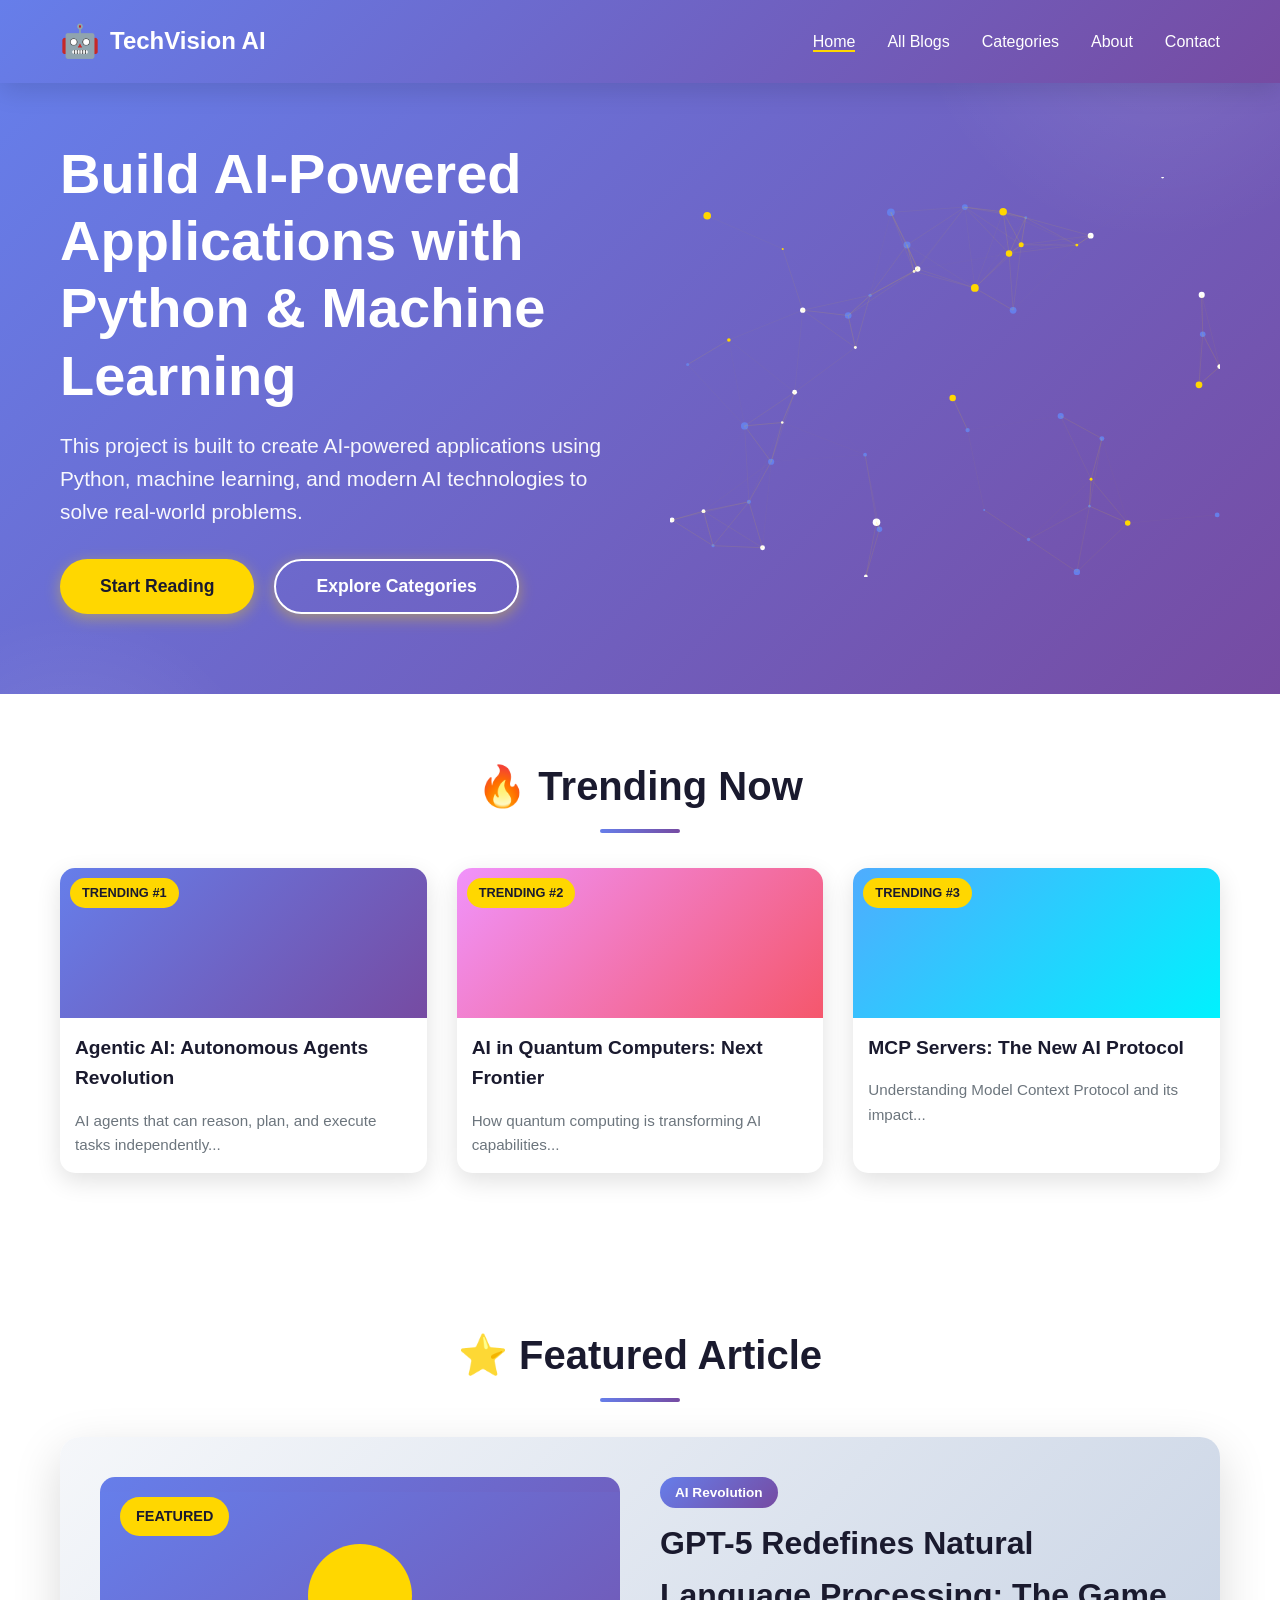
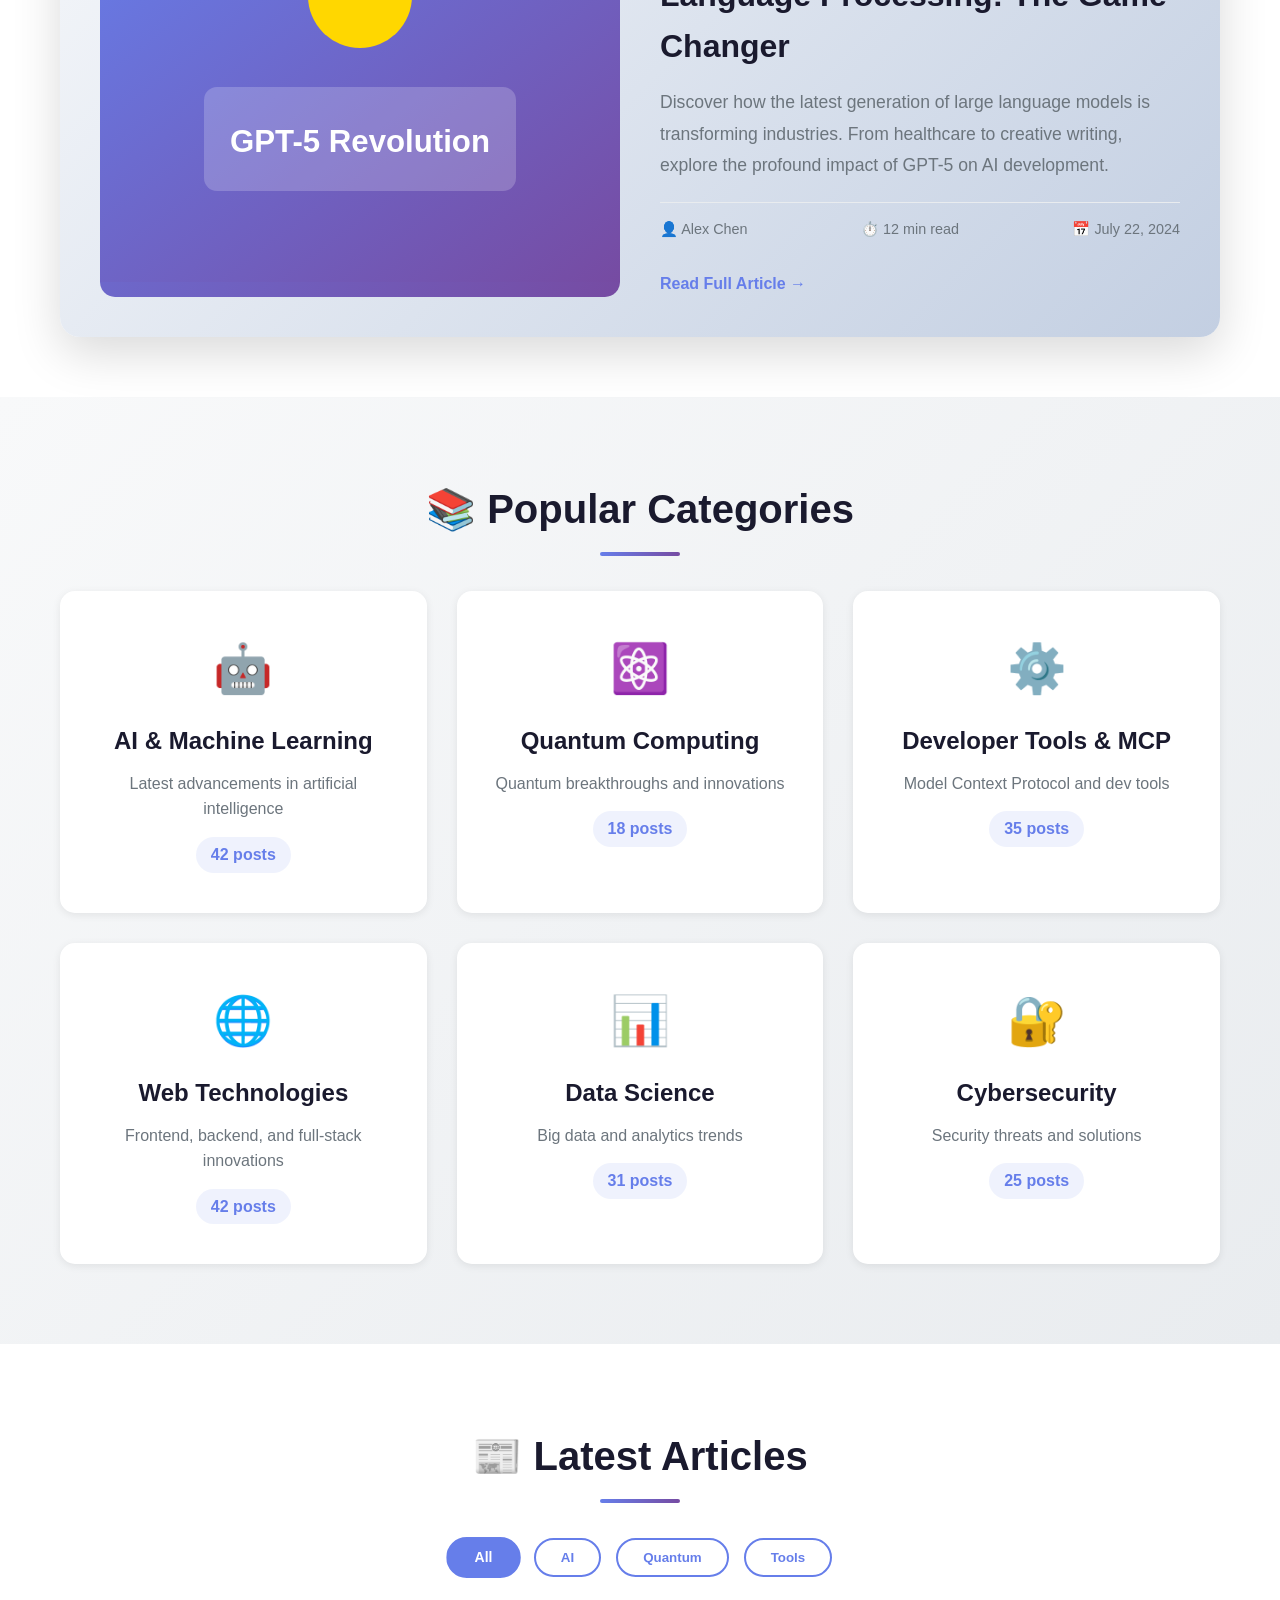
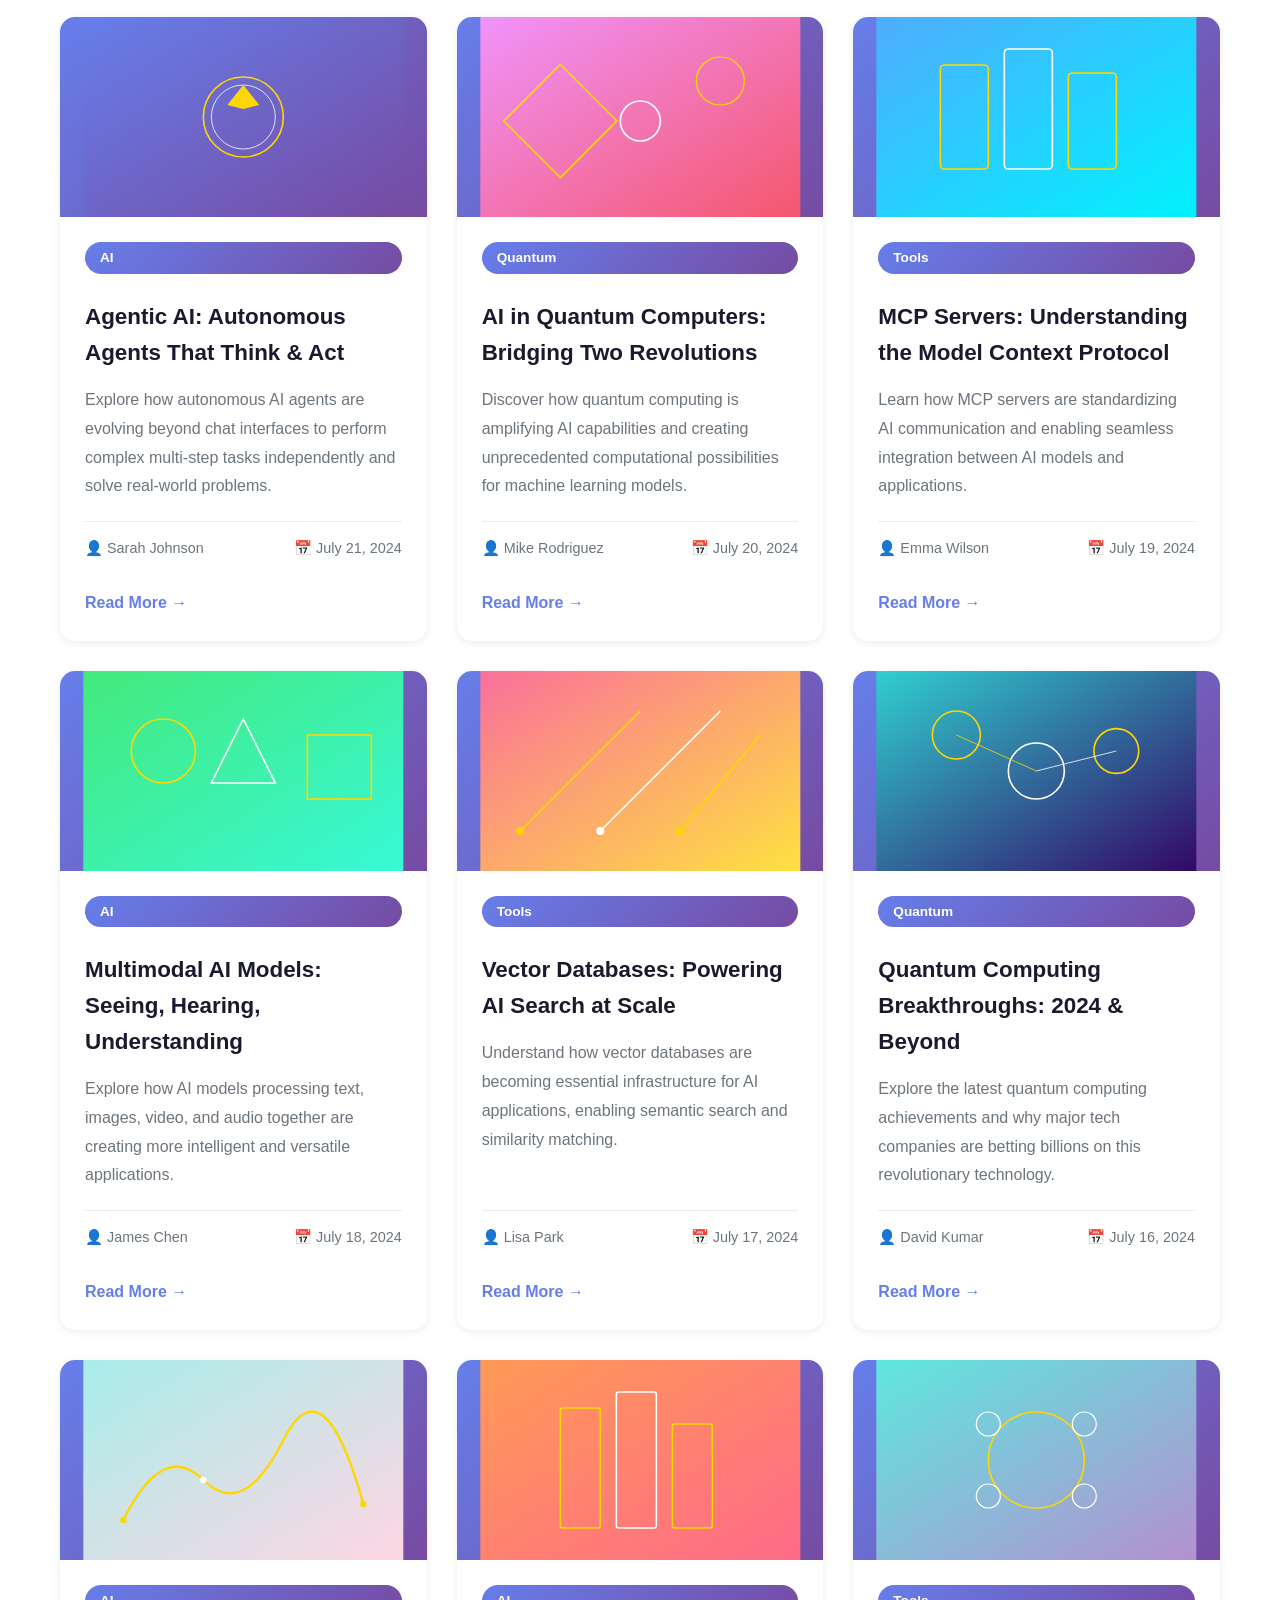
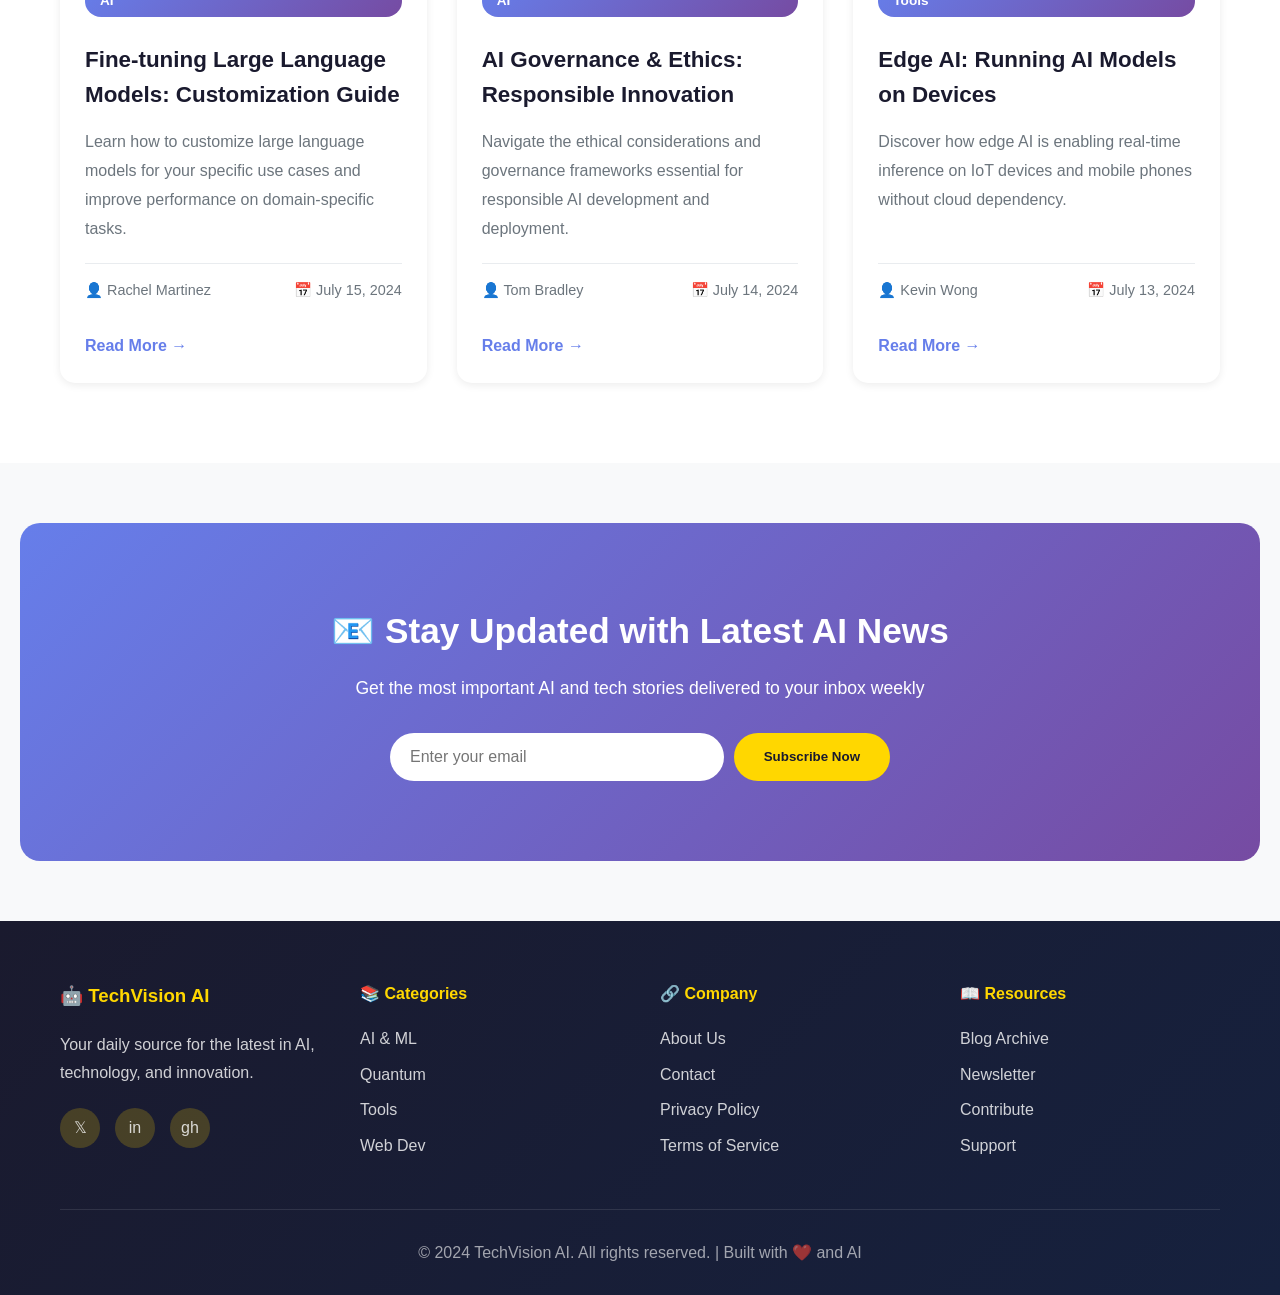
==== Index.html @ 79864bf6 "updated project" ====
<!DOCTYPE html>
<html lang="en">
<head>
    <meta charset="UTF-8">
    <meta name="viewport" content="width=device-width, initial-scale=1.0">
    <title>TechVision AI - Latest AI & Technology Blog</title>
    <link rel="stylesheet" href="Style.css">
</head>
<body>
    <!-- Navigation Bar -->
    <nav class="navbar">
        <div class="nav-container">
            <div class="logo">
                <span class="logo-icon">🤖</span>
                <span class="logo-text">TechVision AI</span>
            </div>
            <ul class="nav-menu">
                <li><a href="Index.html" class="nav-link active">Home</a></li>
                <li><a href="blogs.html" class="nav-link">All Blogs</a></li>
                <li><a href="categories.html" class="nav-link">Categories</a></li>
                <li><a href="about.html" class="nav-link">About</a></li>
                <li><a href="#contact" class="nav-link">Contact</a></li>
            </ul>
            <div class="hamburger">
                <span></span>
                <span></span>
                <span></span>
            </div>
        </div>
    </nav>

    <!-- Animated Background -->
    <div class="animated-bg">
        <div class="blob blob-1"></div>
        <div class="blob blob-2"></div>
        <div class="blob blob-3"></div>
    </div>

    <!-- Hero Section -->
    <header class="hero" id="home">
        <div class="hero-content">
            <div class="hero-text">
                <h1 class="hero-title">Build AI-Powered Applications with Python & Machine Learning</h1>
                <p class="hero-subtitle">This project is built to create AI-powered applications using Python, machine learning, and modern AI technologies to solve real-world problems.</p>
                <div class="cta-buttons">
                    <button class="cta-button primary">Start Reading</button>
                    <button class="cta-button secondary">Explore Categories</button>
                </div>
            </div>
            <div class="hero-animation">
                <canvas id="heroCanvas"></canvas>
            </div>
        </div>
    </header>

    <!-- Trending Section -->
    <section class="trending-section">
        <div class="container">
            <h2 class="section-title">🔥 Trending Now</h2>
            <div class="trending-slider">
                <div class="trending-card" data-blog="agentic-ai">
                    <div class="trending-image" style="background: linear-gradient(135deg, #667eea 0%, #764ba2 100%);">
                        <span class="trending-badge">TRENDING #1</span>
                    </div>
                    <h3>Agentic AI: Autonomous Agents Revolution</h3>
                    <p>AI agents that can reason, plan, and execute tasks independently...</p>
                </div>
                <div class="trending-card" data-blog="quantum-ai">
                    <div class="trending-image" style="background: linear-gradient(135deg, #f093fb 0%, #f5576c 100%);">
                        <span class="trending-badge">TRENDING #2</span>
                    </div>
                    <h3>AI in Quantum Computers: Next Frontier</h3>
                    <p>How quantum computing is transforming AI capabilities...</p>
                </div>
                <div class="trending-card" data-blog="mcp-servers">
                    <div class="trending-image" style="background: linear-gradient(135deg, #4facfe 0%, #00f2fe 100%);">
                        <span class="trending-badge">TRENDING #3</span>
                    </div>
                    <h3>MCP Servers: The New AI Protocol</h3>
                    <p>Understanding Model Context Protocol and its impact...</p>
                </div>
            </div>
        </div>
    </section>

    <!-- Featured Blog Section -->
    <section class="featured-section">
        <div class="container">
            <h2 class="section-title">⭐ Featured Article</h2>
            <article class="featured-blog">
                <div class="featured-image">
                    <svg viewBox="0 0 400 300" xmlns="http://www.w3.org/2000/svg">
                        <defs>
                            <linearGradient id="grad1" x1="0%" y1="0%" x2="100%" y2="100%">
                                <stop offset="0%" style="stop-color:#667eea;stop-opacity:1" />
                                <stop offset="100%" style="stop-color:#764ba2;stop-opacity:1" />
                            </linearGradient>
                        </defs>
                        <rect width="400" height="300" fill="url(#grad1)"/>
                        <circle cx="200" cy="80" r="40" fill="#ffd700"/>
                        <rect x="80" y="150" width="240" height="80" fill="#ffffff" opacity="0.2" rx="10"/>
                        <text x="200" y="200" text-anchor="middle" fill="#ffffff" font-size="24" font-weight="bold">GPT-5 Revolution</text>
                    </svg>
                    <span class="featured-badge">FEATURED</span>
                </div>
                <div class="featured-content">
                    <span class="category-tag">AI Revolution</span>
                    <h3>GPT-5 Redefines Natural Language Processing: The Game Changer</h3>
                    <p>Discover how the latest generation of large language models is transforming industries. From healthcare to creative writing, explore the profound impact of GPT-5 on AI development.</p>
                    <div class="blog-meta">
                        <span class="author">👤 Alex Chen</span>
                        <span class="read-time">⏱️ 12 min read</span>
                        <span class="date">📅 July 22, 2024</span>
                    </div>
                    <a href="blog-detail.html?id=featured-gpt5" class="read-more">Read Full Article →</a>
                </div>
            </article>
        </div>
    </section>

    <!-- Categories Section -->
    <section class="categories" id="categories">
        <div class="container">
            <h2 class="section-title">📚 Popular Categories</h2>
            <div class="category-grid">
                <div class="category-card" data-category="ai-ml">
                    <div class="category-icon">🤖</div>
                    <h3>AI & Machine Learning</h3>
                    <p>Latest advancements in artificial intelligence</p>
                    <span class="count">42 posts</span>
                </div>
                <div class="category-card" data-category="quantum">
                    <div class="category-icon">⚛️</div>
                    <h3>Quantum Computing</h3>
                    <p>Quantum breakthroughs and innovations</p>
                    <span class="count">18 posts</span>
                </div>
                <div class="category-card" data-category="dev-tools">
                    <div class="category-icon">⚙️</div>
                    <h3>Developer Tools & MCP</h3>
                    <p>Model Context Protocol and dev tools</p>
                    <span class="count">35 posts</span>
                </div>
                <div class="category-card" data-category="web-tech">
                    <div class="category-icon">🌐</div>
                    <h3>Web Technologies</h3>
                    <p>Frontend, backend, and full-stack innovations</p>
                    <span class="count">42 posts</span>
                </div>
                <div class="category-card" data-category="data-science">
                    <div class="category-icon">📊</div>
                    <h3>Data Science</h3>
                    <p>Big data and analytics trends</p>
                    <span class="count">31 posts</span>
                </div>
                <div class="category-card" data-category="security">
                    <div class="category-icon">🔐</div>
                    <h3>Cybersecurity</h3>
                    <p>Security threats and solutions</p>
                    <span class="count">25 posts</span>
                </div>
            </div>
        </div>
    </section>

    <!-- Latest Blog Posts Section -->
    <section class="blogs" id="blogs">
        <div class="container">
            <h2 class="section-title">📰 Latest Articles</h2>
            <div class="filter-buttons">
                <button class="filter-btn active" data-filter="all">All</button>
                <button class="filter-btn" data-filter="ai">AI</button>
                <button class="filter-btn" data-filter="quantum">Quantum</button>
                <button class="filter-btn" data-filter="tools">Tools</button>
            </div>
            <div class="blog-grid">
                <!-- Blog 1: Agentic AI -->
                <article class="blog-card" data-category="ai">
                    <div class="blog-image-container">
                        <svg class="blog-image" viewBox="0 0 400 250" xmlns="http://www.w3.org/2000/svg">
                            <defs>
                                <linearGradient id="bg1" x1="0%" y1="0%" x2="100%" y2="100%">
                                    <stop offset="0%" style="stop-color:#667eea;stop-opacity:1" />
                                    <stop offset="100%" style="stop-color:#764ba2;stop-opacity:1" />
                                </linearGradient>
                            </defs>
                            <rect width="400" height="250" fill="url(#bg1)"/>
                            <circle cx="200" cy="125" r="50" fill="none" stroke="#ffd700" stroke-width="2"/>
                            <circle cx="200" cy="125" r="40" fill="none" stroke="#ffffff" stroke-width="1"/>
                            <path d="M 200 85 L 220 110 L 200 115 L 180 110 Z" fill="#ffd700"/>
                        </svg>
                    </div>
                    <div class="blog-content">
                        <span class="category-tag">AI</span>
                        <h3>Agentic AI: Autonomous Agents That Think & Act</h3>
                        <p>Explore how autonomous AI agents are evolving beyond chat interfaces to perform complex multi-step tasks independently and solve real-world problems.</p>
                        <div class="blog-meta">
                            <span class="author">👤 Sarah Johnson</span>
                            <span class="date">📅 July 21, 2024</span>
                        </div>
                        <a href="blog-detail.html?id=agentic-ai" class="read-link">Read More →</a>
                    </div>
                </article>

                <!-- Blog 2: AI in Quantum Computers -->
                <article class="blog-card" data-category="quantum">
                    <div class="blog-image-container">
                        <svg class="blog-image" viewBox="0 0 400 250" xmlns="http://www.w3.org/2000/svg">
                            <defs>
                                <linearGradient id="bg2" x1="0%" y1="0%" x2="100%" y2="100%">
                                    <stop offset="0%" style="stop-color:#f093fb;stop-opacity:1" />
                                    <stop offset="100%" style="stop-color:#f5576c;stop-opacity:1" />
                                </linearGradient>
                            </defs>
                            <rect width="400" height="250" fill="url(#bg2)"/>
                            <rect x="50" y="80" width="100" height="100" fill="none" stroke="#ffd700" stroke-width="2" transform="rotate(45 100 130)"/>
                            <circle cx="200" cy="130" r="25" fill="none" stroke="#ffffff" stroke-width="2"/>
                            <circle cx="300" cy="80" r="30" fill="none" stroke="#ffd700" stroke-width="1.5"/>
                        </svg>
                    </div>
                    <div class="blog-content">
                        <span class="category-tag">Quantum</span>
                        <h3>AI in Quantum Computers: Bridging Two Revolutions</h3>
                        <p>Discover how quantum computing is amplifying AI capabilities and creating unprecedented computational possibilities for machine learning models.</p>
                        <div class="blog-meta">
                            <span class="author">👤 Mike Rodriguez</span>
                            <span class="date">📅 July 20, 2024</span>
                        </div>
                        <a href="blog-detail.html?id=quantum-ai" class="read-link">Read More →</a>
                    </div>
                </article>

                <!-- Blog 3: MCP Servers -->
                <article class="blog-card" data-category="tools">
                    <div class="blog-image-container">
                        <svg class="blog-image" viewBox="0 0 400 250" xmlns="http://www.w3.org/2000/svg">
                            <defs>
                                <linearGradient id="bg3" x1="0%" y1="0%" x2="100%" y2="100%">
                                    <stop offset="0%" style="stop-color:#4facfe;stop-opacity:1" />
                                    <stop offset="100%" style="stop-color:#00f2fe;stop-opacity:1" />
                                </linearGradient>
                            </defs>
                            <rect width="400" height="250" fill="url(#bg3)"/>
                            <rect x="80" y="60" width="60" height="130" fill="none" stroke="#ffd700" stroke-width="2" rx="5"/>
                            <rect x="160" y="40" width="60" height="150" fill="none" stroke="#ffffff" stroke-width="2" rx="5"/>
                            <rect x="240" y="70" width="60" height="120" fill="none" stroke="#ffd700" stroke-width="2" rx="5"/>
                        </svg>
                    </div>
                    <div class="blog-content">
                        <span class="category-tag">Tools</span>
                        <h3>MCP Servers: Understanding the Model Context Protocol</h3>
                        <p>Learn how MCP servers are standardizing AI communication and enabling seamless integration between AI models and applications.</p>
                        <div class="blog-meta">
                            <span class="author">👤 Emma Wilson</span>
                            <span class="date">📅 July 19, 2024</span>
                        </div>
                        <a href="blog-detail.html?id=mcp-servers" class="read-link">Read More →</a>
                    </div>
                </article>

                <!-- Blog 4: Multimodal AI -->
                <article class="blog-card" data-category="ai">
                    <div class="blog-image-container">
                        <svg class="blog-image" viewBox="0 0 400 250" xmlns="http://www.w3.org/2000/svg">
                            <defs>
                                <linearGradient id="bg4" x1="0%" y1="0%" x2="100%" y2="100%">
                                    <stop offset="0%" style="stop-color:#43e97b;stop-opacity:1" />
                                    <stop offset="100%" style="stop-color:#38f9d7;stop-opacity:1" />
                                </linearGradient>
                            </defs>
                            <rect width="400" height="250" fill="url(#bg4)"/>
                            <circle cx="100" cy="100" r="40" fill="none" stroke="#ffd700" stroke-width="2"/>
                            <polygon points="200,60 240,140 160,140" fill="none" stroke="#ffffff" stroke-width="2"/>
                            <rect x="280" y="80" width="80" height="80" fill="none" stroke="#ffd700" stroke-width="2"/>
                        </svg>
                    </div>
                    <div class="blog-content">
                        <span class="category-tag">AI</span>
                        <h3>Multimodal AI Models: Seeing, Hearing, Understanding</h3>
                        <p>Explore how AI models processing text, images, video, and audio together are creating more intelligent and versatile applications.</p>
                        <div class="blog-meta">
                            <span class="author">👤 James Chen</span>
                            <span class="date">📅 July 18, 2024</span>
                        </div>
                        <a href="blog-detail.html?id=multimodal-ai" class="read-link">Read More →</a>
                    </div>
                </article>

                <!-- Blog 5: Vector Databases -->
                <article class="blog-card" data-category="tools">
                    <div class="blog-image-container">
                        <svg class="blog-image" viewBox="0 0 400 250" xmlns="http://www.w3.org/2000/svg">
                            <defs>
                                <linearGradient id="bg5" x1="0%" y1="0%" x2="100%" y2="100%">
                                    <stop offset="0%" style="stop-color:#fa709a;stop-opacity:1" />
                                    <stop offset="100%" style="stop-color:#fee140;stop-opacity:1" />
                                </linearGradient>
                            </defs>
                            <rect width="400" height="250" fill="url(#bg5)"/>
                            <line x1="50" y1="200" x2="200" y2="50" stroke="#ffd700" stroke-width="2"/>
                            <line x1="150" y1="200" x2="300" y2="50" stroke="#ffffff" stroke-width="2"/>
                            <line x1="250" y1="200" x2="350" y2="80" stroke="#ffd700" stroke-width="2"/>
                            <circle cx="50" cy="200" r="5" fill="#ffd700"/>
                            <circle cx="150" cy="200" r="5" fill="#ffffff"/>
                            <circle cx="250" cy="200" r="5" fill="#ffd700"/>
                        </svg>
                    </div>
                    <div class="blog-content">
                        <span class="category-tag">Tools</span>
                        <h3>Vector Databases: Powering AI Search at Scale</h3>
                        <p>Understand how vector databases are becoming essential infrastructure for AI applications, enabling semantic search and similarity matching.</p>
                        <div class="blog-meta">
                            <span class="author">👤 Lisa Park</span>
                            <span class="date">📅 July 17, 2024</span>
                        </div>
                        <a href="blog-detail.html?id=vector-db" class="read-link">Read More →</a>
                    </div>
                </article>

                <!-- Blog 6: Quantum Computing Breakthroughs -->
                <article class="blog-card" data-category="quantum">
                    <div class="blog-image-container">
                        <svg class="blog-image" viewBox="0 0 400 250" xmlns="http://www.w3.org/2000/svg">
                            <defs>
                                <linearGradient id="bg6" x1="0%" y1="0%" x2="100%" y2="100%">
                                    <stop offset="0%" style="stop-color:#30cfd0;stop-opacity:1" />
                                    <stop offset="100%" style="stop-color:#330867;stop-opacity:1" />
                                </linearGradient>
                            </defs>
                            <rect width="400" height="250" fill="url(#bg6)"/>
                            <circle cx="100" cy="80" r="30" fill="none" stroke="#ffd700" stroke-width="2"/>
                            <circle cx="200" cy="125" r="35" fill="none" stroke="#ffffff" stroke-width="2"/>
                            <circle cx="300" cy="100" r="28" fill="none" stroke="#ffd700" stroke-width="2"/>
                            <line x1="100" y1="80" x2="200" y2="125" stroke="#ffd700" stroke-width="1"/>
                            <line x1="200" y1="125" x2="300" y2="100" stroke="#ffffff" stroke-width="1"/>
                        </svg>
                    </div>
                    <div class="blog-content">
                        <span class="category-tag">Quantum</span>
                        <h3>Quantum Computing Breakthroughs: 2024 & Beyond</h3>
                        <p>Explore the latest quantum computing achievements and why major tech companies are betting billions on this revolutionary technology.</p>
                        <div class="blog-meta">
                            <span class="author">👤 David Kumar</span>
                            <span class="date">📅 July 16, 2024</span>
                        </div>
                        <a href="blog-detail.html?id=quantum-breakthrough" class="read-link">Read More →</a>
                    </div>
                </article>

                <!-- Blog 7: LLM Fine-tuning -->
                <article class="blog-card" data-category="ai">
                    <div class="blog-image-container">
                        <svg class="blog-image" viewBox="0 0 400 250" xmlns="http://www.w3.org/2000/svg">
                            <defs>
                                <linearGradient id="bg7" x1="0%" y1="0%" x2="100%" y2="100%">
                                    <stop offset="0%" style="stop-color:#a8edea;stop-opacity:1" />
                                    <stop offset="100%" style="stop-color:#fed6e3;stop-opacity:1" />
                                </linearGradient>
                            </defs>
                            <rect width="400" height="250" fill="url(#bg7)"/>
                            <path d="M 50 200 Q 100 100 150 150 T 250 100 T 350 180" fill="none" stroke="#ffd700" stroke-width="3"/>
                            <circle cx="50" cy="200" r="4" fill="#ffd700"/>
                            <circle cx="150" cy="150" r="4" fill="#ffffff"/>
                            <circle cx="350" cy="180" r="4" fill="#ffd700"/>
                        </svg>
                    </div>
                    <div class="blog-content">
                        <span class="category-tag">AI</span>
                        <h3>Fine-tuning Large Language Models: Customization Guide</h3>
                        <p>Learn how to customize large language models for your specific use cases and improve performance on domain-specific tasks.</p>
                        <div class="blog-meta">
                            <span class="author">👤 Rachel Martinez</span>
                            <span class="date">📅 July 15, 2024</span>
                        </div>
                        <a href="blog-detail.html?id=llm-finetuning" class="read-link">Read More →</a>
                    </div>
                </article>

                <!-- Blog 8: AI Governance -->
                <article class="blog-card" data-category="ai">
                    <div class="blog-image-container">
                        <svg class="blog-image" viewBox="0 0 400 250" xmlns="http://www.w3.org/2000/svg">
                            <defs>
                                <linearGradient id="bg8" x1="0%" y1="0%" x2="100%" y2="100%">
                                    <stop offset="0%" style="stop-color:#ff9a56;stop-opacity:1" />
                                    <stop offset="100%" style="stop-color:#ff6a88;stop-opacity:1" />
                                </linearGradient>
                            </defs>
                            <rect width="400" height="250" fill="url(#bg8)"/>
                            <rect x="100" y="60" width="50" height="150" fill="none" stroke="#ffd700" stroke-width="2" rx="3"/>
                            <rect x="170" y="40" width="50" height="170" fill="none" stroke="#ffffff" stroke-width="2" rx="3"/>
                            <rect x="240" y="80" width="50" height="130" fill="none" stroke="#ffd700" stroke-width="2" rx="3"/>
                        </svg>
                    </div>
                    <div class="blog-content">
                        <span class="category-tag">AI</span>
                        <h3>AI Governance & Ethics: Responsible Innovation</h3>
                        <p>Navigate the ethical considerations and governance frameworks essential for responsible AI development and deployment.</p>
                        <div class="blog-meta">
                            <span class="author">👤 Tom Bradley</span>
                            <span class="date">📅 July 14, 2024</span>
                        </div>
                        <a href="blog-detail.html?id=ai-governance" class="read-link">Read More →</a>
                    </div>
                </article>

                <!-- Blog 9: Edge AI -->
                <article class="blog-card" data-category="tools">
                    <div class="blog-image-container">
                        <svg class="blog-image" viewBox="0 0 400 250" xmlns="http://www.w3.org/2000/svg">
                            <defs>
                                <linearGradient id="bg9" x1="0%" y1="0%" x2="100%" y2="100%">
                                    <stop offset="0%" style="stop-color:#5ee7df;stop-opacity:1" />
                                    <stop offset="100%" style="stop-color:#b490cf;stop-opacity:1" />
                                </linearGradient>
                            </defs>
                            <rect width="400" height="250" fill="url(#bg9)"/>
                            <circle cx="200" cy="125" r="60" fill="none" stroke="#ffd700" stroke-width="2"/>
                            <circle cx="140" cy="80" r="15" fill="none" stroke="#ffffff" stroke-width="1.5"/>
                            <circle cx="260" cy="80" r="15" fill="none" stroke="#ffffff" stroke-width="1.5"/>
                            <circle cx="140" cy="170" r="15" fill="none" stroke="#ffffff" stroke-width="1.5"/>
                            <circle cx="260" cy="170" r="15" fill="none" stroke="#ffffff" stroke-width="1.5"/>
                        </svg>
                    </div>
                    <div class="blog-content">
                        <span class="category-tag">Tools</span>
                        <h3>Edge AI: Running AI Models on Devices</h3>
                        <p>Discover how edge AI is enabling real-time inference on IoT devices and mobile phones without cloud dependency.</p>
                        <div class="blog-meta">
                            <span class="author">👤 Kevin Wong</span>
                            <span class="date">📅 July 13, 2024</span>
                        </div>
                        <a href="blog-detail.html?id=edge-ai" class="read-link">Read More →</a>
                    </div>
                </article>
            </div>
        </div>
    </section>

    <!-- Newsletter Section -->
    <section class="newsletter">
        <div class="container">
            <div class="newsletter-content">
                <h2>📧 Stay Updated with Latest AI News</h2>
                <p>Get the most important AI and tech stories delivered to your inbox weekly</p>
                <form class="newsletter-form">
                    <input type="email" placeholder="Enter your email" required>
                    <button type="submit" class="subscribe-btn">Subscribe Now</button>
                </form>
            </div>
        </div>
    </section>

    <!-- Footer -->
    <footer class="footer" id="contact">
        <div class="container">
            <div class="footer-grid">
                <div class="footer-section">
                    <h3>🤖 TechVision AI</h3>
                    <p>Your daily source for the latest in AI, technology, and innovation.</p>
                    <div class="social-links">
                        <a href="#" class="social-icon">𝕏</a>
                        <a href="#" class="social-icon">in</a>
                        <a href="#" class="social-icon">gh</a>
                    </div>
                </div>
                <div class="footer-section">
                    <h4>📚 Categories</h4>
                    <ul>
                        <li><a href="categories.html?cat=ai">AI & ML</a></li>
                        <li><a href="categories.html?cat=quantum">Quantum</a></li>
                        <li><a href="categories.html?cat=tools">Tools</a></li>
                        <li><a href="categories.html?cat=web">Web Dev</a></li>
                    </ul>
                </div>
                <div class="footer-section">
                    <h4>🔗 Company</h4>
                    <ul>
                        <li><a href="about.html">About Us</a></li>
                        <li><a href="#contact">Contact</a></li>
                        <li><a href="#">Privacy Policy</a></li>
                        <li><a href="#">Terms of Service</a></li>
                    </ul>
                </div>
                <div class="footer-section">
                    <h4>📖 Resources</h4>
                    <ul>
                        <li><a href="blogs.html">Blog Archive</a></li>
                        <li><a href="#newsletter">Newsletter</a></li>
                        <li><a href="#">Contribute</a></li>
                        <li><a href="#">Support</a></li>
                    </ul>
                </div>
            </div>
            <div class="footer-bottom">
                <p>&copy; 2024 TechVision AI. All rights reserved. | Built with ❤️ and AI</p>
            </div>
        </div>
    </footer>

    <script src="Script.js"></script>
</body>
</html>
---- Style.css ----
/* ===================================
   GLOBAL STYLES & VARIABLES
   =================================== */

:root {
    --primary-color: #667eea;
    --secondary-color: #764ba2;
    --accent-color: #f093fb;
    --text-dark: #1a1a2e;
    --text-light: #6c757d;
    --bg-light: #f8f9fa;
    --bg-white: #ffffff;
    --border-color: #e9ecef;
    --shadow-sm: 0 2px 8px rgba(0, 0, 0, 0.08);
    --shadow-md: 0 8px 24px rgba(0, 0, 0, 0.12);
    --shadow-lg: 0 16px 48px rgba(0, 0, 0, 0.15);
}

* {
    margin: 0;
    padding: 0;
    box-sizing: border-box;
}

html {
    scroll-behavior: smooth;
}

body {
    font-family: 'Segoe UI', Tahoma, Geneva, Verdana, sans-serif;
    color: var(--text-dark);
    background-color: var(--bg-light);
    line-height: 1.6;
    overflow-x: hidden;
}

.container {
    max-width: 1200px;
    margin: 0 auto;
    padding: 0 20px;
}

/* ===================================
   NAVIGATION BAR
   =================================== */

.navbar {
    background: linear-gradient(135deg, var(--primary-color) 0%, var(--secondary-color) 100%);
    padding: 1rem 0;
    position: fixed;
    width: 100%;
    top: 0;
    z-index: 1000;
    box-shadow: var(--shadow-md);
    animation: slideDown 0.5s ease-out;
}

@keyframes slideDown {
    from {
        transform: translateY(-100%);
        opacity: 0;
    }
    to {
        transform: translateY(0);
        opacity: 1;
    }
}

.nav-container {
    max-width: 1200px;
    margin: 0 auto;
    padding: 0 20px;
    display: flex;
    justify-content: space-between;
    align-items: center;
}

.logo {
    display: flex;
    align-items: center;
    gap: 10px;
    color: var(--bg-white);
    font-size: 1.5rem;
    font-weight: bold;
}

.logo-icon {
    font-size: 2rem;
    animation: float 3s ease-in-out infinite;
}

.nav-menu {
    display: flex;
    list-style: none;
    gap: 2rem;
}

.nav-link {
    color: var(--bg-white);
    text-decoration: none;
    font-weight: 500;
    transition: all 0.3s ease;
    position: relative;
}

.nav-link.active {
    border-bottom: 2px solid #ffd700;
}
    font-weight: 500;
    transition: all 0.3s ease;
    position: relative;
}

.nav-link:hover {
    color: #ffd700;
}

.nav-link::after {
    content: '';
    position: absolute;
    bottom: -5px;
    left: 0;
    width: 0;
    height: 2px;
    background: #ffd700;
    transition: width 0.3s ease;
}

.nav-link:hover::after {
    width: 100%;
}

.hamburger {
    display: none;
    flex-direction: column;
    cursor: pointer;
}

.hamburger span {
    width: 25px;
    height: 3px;
    background: var(--bg-white);
    margin: 5px 0;
    border-radius: 3px;
    transition: 0.3s;
}

/* ===================================
   HERO SECTION
   =================================== */

.animated-bg {
    position: fixed;
    top: 0;
    left: 0;
    width: 100%;
    height: 100%;
    z-index: -1;
    pointer-events: none;
    overflow: hidden;
}

.blob {
    position: absolute;
    filter: blur(80px);
    opacity: 0.3;
    border-radius: 50%;
    animation: blobMove 8s ease-in-out infinite;
}

.blob-1 {
    width: 400px;
    height: 400px;
    background: linear-gradient(135deg, #667eea, #764ba2);
    top: 10%;
    left: 10%;
    animation-delay: 0s;
}

.blob-2 {
    width: 350px;
    height: 350px;
    background: linear-gradient(135deg, #f093fb, #f5576c);
    bottom: 20%;
    right: 15%;
    animation-delay: 2s;
}

.blob-3 {
    width: 300px;
    height: 300px;
    background: linear-gradient(135deg, #4facfe, #00f2fe);
    bottom: 10%;
    left: 20%;
    animation-delay: 4s;
}

@keyframes blobMove {
    0%, 100% {
        transform: translate(0, 0) scale(1);
    }
    25% {
        transform: translate(30px, -50px) scale(1.1);
    }
    50% {
        transform: translate(-20px, 20px) scale(0.9);
    }
    75% {
        transform: translate(50px, 50px) scale(1.05);
    }
}

.hero {
    margin-top: 60px;
    background: linear-gradient(135deg, #667eea 0%, #764ba2 100%);
    color: var(--bg-white);
    padding: 80px 20px;
    min-height: 600px;
    display: flex;
    align-items: center;
    position: relative;
    overflow: hidden;
}

.hero::before {
    content: '';
    position: absolute;
    top: -50%;
    right: -10%;
    width: 500px;
    height: 500px;
    background: radial-gradient(circle, rgba(255,255,255,0.1) 0%, transparent 70%);
    border-radius: 50%;
    animation: float 15s ease-in-out infinite;
}

.hero::after {
    content: '';
    position: absolute;
    bottom: -50%;
    left: -10%;
    width: 400px;
    height: 400px;
    background: radial-gradient(circle, rgba(255,255,255,0.1) 0%, transparent 70%);
    border-radius: 50%;
    animation: float 20s ease-in-out infinite reverse;
}

.hero-content {
    max-width: 1200px;
    margin: 0 auto;
    padding: 0 20px;
    display: grid;
    grid-template-columns: 1fr 1fr;
    gap: 60px;
    align-items: center;
    position: relative;
    z-index: 1;
}

.hero-text {
    animation: slideInLeft 0.8s ease-out;
}

.hero-title {
    font-size: 3.5rem;
    font-weight: 800;
    margin-bottom: 20px;
    line-height: 1.2;
}

.hero-subtitle {
    font-size: 1.3rem;
    margin-bottom: 30px;
    opacity: 0.95;
}

.cta-buttons {
    display: flex;
    gap: 20px;
    flex-wrap: wrap;
}

.cta-button {
    border: none;
    padding: 15px 40px;
    font-size: 1.1rem;
    font-weight: 600;
    border-radius: 50px;
    cursor: pointer;
    transition: all 0.3s ease;
    box-shadow: 0 4px 15px rgba(255, 215, 0, 0.4);
    animation: slideInLeft 0.8s ease-out 0.4s both;
}

.cta-button.primary {
    background: #ffd700;
    color: var(--text-dark);
}

.cta-button.primary:hover {
    transform: translateY(-3px);
    box-shadow: 0 6px 20px rgba(255, 215, 0, 0.6);
    background: #ffed4e;
}

.cta-button.secondary {
    background: transparent;
    color: var(--bg-white);
    border: 2px solid var(--bg-white);
}

.cta-button.secondary:hover {
    background: var(--bg-white);
    color: var(--primary-color);
    transform: translateY(-3px);
}

.hero-animation {
    position: relative;
    height: 400px;
    animation: slideInRight 0.8s ease-out;
}

#heroCanvas {
    width: 100%;
    height: 100%;
    border-radius: 20px;
    display: block;
}

/* ===================================
   TRENDING SECTION
   =================================== */

.trending-section {
    padding: 60px 20px;
    background: var(--bg-white);
}

.trending-slider {
    display: grid;
    grid-template-columns: repeat(auto-fit, minmax(280px, 1fr));
    gap: 30px;
    margin-bottom: 30px;
}

.trending-card {
    background: var(--bg-white);
    border-radius: 15px;
    overflow: hidden;
    box-shadow: var(--shadow-md);
    transition: all 0.3s ease;
    cursor: pointer;
    animation: fadeInUp 0.6s ease-out;
}

.trending-card:hover {
    transform: translateY(-10px);
    box-shadow: var(--shadow-lg);
}

.trending-image {
    height: 150px;
    position: relative;
    display: flex;
    align-items: center;
    justify-content: center;
    overflow: hidden;
}

.trending-badge {
    position: absolute;
    top: 10px;
    left: 10px;
    background: #ffd700;
    color: var(--text-dark);
    padding: 5px 12px;
    border-radius: 20px;
    font-size: 0.8rem;
    font-weight: bold;
    animation: pulse 2s ease-in-out infinite;
}

.trending-card h3 {
    padding: 15px;
    font-size: 1.2rem;
    color: var(--text-dark);
    margin: 0;
}

.trending-card p {
    padding: 0 15px 15px;
    color: var(--text-light);
    font-size: 0.95rem;
    margin: 0;
}

/* ===================================
   FEATURED BLOG SECTION
   =================================== */

.featured-section {
    padding: 60px 20px;
    background: var(--bg-white);
}

.featured-blog {
    display: grid;
    grid-template-columns: 1fr 1fr;
    gap: 40px;
    background: linear-gradient(135deg, #f5f7fa 0%, #c3cfe2 100%);
    padding: 40px;
    border-radius: 20px;
    box-shadow: var(--shadow-lg);
    animation: fadeInUp 0.8s ease-out;
}

.featured-image {
    background: linear-gradient(135deg, #667eea 0%, #764ba2 100%);
    border-radius: 15px;
    position: relative;
    min-height: 300px;
    display: flex;
    align-items: center;
    justify-content: center;
    overflow: hidden;
}

.featured-image svg {
    width: 100%;
    height: 100%;
}

.featured-badge {
    position: absolute;
    top: 20px;
    left: 20px;
    background: #ffd700;
    color: var(--text-dark);
    padding: 8px 16px;
    border-radius: 50px;
    font-weight: bold;
    font-size: 0.9rem;
    animation: pulse 2s ease-in-out infinite;
}

.featured-content h3 {
    font-size: 2rem;
    margin-bottom: 15px;
    color: var(--text-dark);
}

.featured-content p {
    font-size: 1.1rem;
    color: var(--text-light);
    margin-bottom: 20px;
    line-height: 1.8;
}

.read-more {
    display: inline-block;
    color: var(--primary-color);
    text-decoration: none;
    font-weight: 600;
    transition: all 0.3s ease;
}

.read-more:hover {
    transform: translateX(5px);
    color: var(--secondary-color);
}

/* ===================================
   CATEGORIES SECTION
   =================================== */

.categories {
    padding: 80px 20px;
    background: linear-gradient(135deg, #f8f9fa 0%, #e9ecef 100%);
}

.category-grid {
    display: grid;
    grid-template-columns: repeat(auto-fit, minmax(300px, 1fr));
    gap: 30px;
}

.category-card {
    background: var(--bg-white);
    padding: 40px 30px;
    border-radius: 15px;
    text-align: center;
    box-shadow: var(--shadow-sm);
    transition: all 0.3s ease;
    animation: fadeInUp 0.6s ease-out;
}

.category-card:hover {
    transform: translateY(-10px);
    box-shadow: var(--shadow-lg);
    background: linear-gradient(135deg, #667eea 0%, #764ba2 100%);
    color: var(--bg-white);
}

.category-icon {
    font-size: 3rem;
    margin-bottom: 15px;
    display: inline-block;
    animation: bounce 2s ease-in-out infinite;
}

.category-card h3 {
    font-size: 1.5rem;
    margin-bottom: 10px;
}

.category-card p {
    color: var(--text-light);
    margin-bottom: 15px;
}

.category-card:hover p {
    color: rgba(255, 255, 255, 0.9);
}

.count {
    display: inline-block;
    background: rgba(102, 126, 234, 0.1);
    padding: 5px 15px;
    border-radius: 20px;
    font-weight: 600;
    color: var(--primary-color);
}

.category-card:hover .count {
    background: rgba(255, 255, 255, 0.2);
    color: var(--bg-white);
}

/* ===================================
   SECTION TITLE
   =================================== */

.section-title {
    font-size: 2.5rem;
    text-align: center;
    margin-bottom: 50px;
    color: var(--text-dark);
    position: relative;
    animation: fadeInUp 0.6s ease-out;
}

.section-title::after {
    content: '';
    position: absolute;
    bottom: -15px;
    left: 50%;
    transform: translateX(-50%);
    width: 80px;
    height: 4px;
    background: linear-gradient(90deg, var(--primary-color), var(--secondary-color));
    border-radius: 2px;
}

/* ===================================
   BLOG POSTS SECTION
   =================================== */

.blogs {
    padding: 80px 20px;
    background: var(--bg-white);
}

.filter-buttons {
    display: flex;
    justify-content: center;
    gap: 15px;
    margin-bottom: 40px;
    flex-wrap: wrap;
    animation: fadeInUp 0.6s ease-out;
}

.filter-btn {
    padding: 10px 25px;
    border: 2px solid var(--primary-color);
    background: transparent;
    color: var(--primary-color);
    border-radius: 25px;
    cursor: pointer;
    font-weight: 600;
    transition: all 0.3s ease;
}

.filter-btn:hover,
.filter-btn.active {
    background: var(--primary-color);
    color: var(--bg-white);
    transform: scale(1.05);
}

.blog-grid {
    display: grid;
    grid-template-columns: repeat(auto-fill, minmax(350px, 1fr));
    gap: 30px;
}

.blog-card {
    background: var(--bg-white);
    border-radius: 15px;
    overflow: hidden;
    box-shadow: var(--shadow-sm);
    transition: all 0.3s ease;
    animation: fadeInUp 0.6s ease-out;
    display: flex;
    flex-direction: column;
    cursor: pointer;
}

.blog-card:hover {
    transform: translateY(-15px);
    box-shadow: var(--shadow-lg);
}

.blog-image-container {
    height: 200px;
    background: linear-gradient(135deg, #667eea 0%, #764ba2 100%);
    transition: all 0.3s ease;
    overflow: hidden;
}

.blog-image {
    width: 100%;
    height: 100%;
    transition: all 0.3s ease;
}

.blog-card:hover .blog-image {
    transform: scale(1.05);
    filter: brightness(1.1);
}

.blog-content {
    padding: 25px;
    display: flex;
    flex-direction: column;
    flex-grow: 1;
}

.blog-content h3 {
    font-size: 1.4rem;
    margin: 15px 0;
    color: var(--text-dark);
    transition: all 0.3s ease;
}

.blog-card:hover .blog-content h3 {
    color: var(--primary-color);
}

.blog-content p {
    color: var(--text-light);
    margin-bottom: 20px;
    flex-grow: 1;
    line-height: 1.8;
}

.blog-meta {
    display: flex;
    justify-content: space-between;
    align-items: center;
    padding: 15px 0;
    border-top: 1px solid var(--border-color);
    font-size: 0.9rem;
    color: var(--text-light);
    margin-bottom: 15px;
}

.read-link {
    color: var(--primary-color);
    text-decoration: none;
    font-weight: 600;
    transition: all 0.3s ease;
    display: inline-block;
}

.read-link:hover {
    color: var(--secondary-color);
    transform: translateX(5px);
}

/* ===================================
   CATEGORY TAG
   =================================== */

.category-tag {
    display: inline-block;
    background: linear-gradient(135deg, var(--primary-color), var(--secondary-color));
    color: var(--bg-white);
    padding: 5px 15px;
    border-radius: 20px;
    font-size: 0.85rem;
    font-weight: 600;
    margin-bottom: 10px;
}

/* ===================================
   NEWSLETTER SECTION
   =================================== */

.newsletter {
    background: linear-gradient(135deg, var(--primary-color) 0%, var(--secondary-color) 100%);
    color: var(--bg-white);
    padding: 80px 20px;
    margin: 60px 20px;
    border-radius: 20px;
    text-align: center;
}

.newsletter-content h2 {
    font-size: 2.2rem;
    margin-bottom: 15px;
    animation: slideInUp 0.6s ease-out;
}

.newsletter-content p {
    font-size: 1.1rem;
    margin-bottom: 30px;
    opacity: 0.95;
    animation: slideInUp 0.6s ease-out 0.1s both;
}

.newsletter-form {
    display: flex;
    gap: 10px;
    max-width: 500px;
    margin: 0 auto;
    animation: slideInUp 0.6s ease-out 0.2s both;
}

.newsletter-form input {
    flex: 1;
    padding: 15px 20px;
    border: none;
    border-radius: 50px;
    font-size: 1rem;
}

.subscribe-btn {
    background: #ffd700;
    color: var(--text-dark);
    border: none;
    padding: 15px 30px;
    border-radius: 50px;
    font-weight: 600;
    cursor: pointer;
    transition: all 0.3s ease;
}

.subscribe-btn:hover {
    transform: scale(1.05);
    background: #ffed4e;
}

/* ===================================
   FOOTER
   =================================== */

.footer {
    background: linear-gradient(135deg, #1a1a2e 0%, #16213e 100%);
    color: var(--bg-white);
    padding: 60px 20px 30px;
}

.footer-grid {
    display: grid;
    grid-template-columns: repeat(auto-fit, minmax(250px, 1fr));
    gap: 40px;
    margin-bottom: 40px;
}

.footer-section h3,
.footer-section h4 {
    margin-bottom: 20px;
    color: #ffd700;
}

.footer-section p {
    color: rgba(255, 255, 255, 0.8);
    line-height: 1.8;
    margin-bottom: 20px;
}

.footer-section ul {
    list-style: none;
}

.footer-section ul li {
    margin-bottom: 10px;
}

.footer-section a {
    color: rgba(255, 255, 255, 0.8);
    text-decoration: none;
    transition: all 0.3s ease;
}

.footer-section a:hover {
    color: #ffd700;
    transform: translateX(5px);
}

.social-links {
    display: flex;
    gap: 15px;
}

.social-icon {
    display: inline-block;
    width: 40px;
    height: 40px;
    background: rgba(255, 215, 0, 0.2);
    border-radius: 50%;
    text-align: center;
    line-height: 40px;
    transition: all 0.3s ease;
}

.social-icon:hover {
    background: #ffd700;
    color: var(--text-dark);
}

.footer-bottom {
    text-align: center;
    padding-top: 30px;
    border-top: 1px solid rgba(255, 255, 255, 0.1);
    color: rgba(255, 255, 255, 0.6);
}

/* ===================================
   ANIMATIONS
   =================================== */

@keyframes float {
    0%, 100% {
        transform: translateY(0px);
    }
    50% {
        transform: translateY(-20px);
    }
}

@keyframes slideInLeft {
    from {
        opacity: 0;
        transform: translateX(-50px);
    }
    to {
        opacity: 1;
        transform: translateX(0);
    }
}

@keyframes slideInRight {
    from {
        opacity: 0;
        transform: translateX(50px);
    }
    to {
        opacity: 1;
        transform: translateX(0);
    }
}

@keyframes slideInUp {
    from {
        opacity: 0;
        transform: translateY(30px);
    }
    to {
        opacity: 1;
        transform: translateY(0);
    }
}

@keyframes fadeInUp {
    from {
        opacity: 0;
        transform: translateY(20px);
    }
    to {
        opacity: 1;
        transform: translateY(0);
    }
}

@keyframes pulse {
    0%, 100% {
        transform: scale(1);
    }
    50% {
        transform: scale(1.05);
    }
}

@keyframes bounce {
    0%, 100% {
        transform: translateY(0);
    }
    50% {
        transform: translateY(-10px);
    }
}

/* ===================================
   RESPONSIVE DESIGN
   =================================== */

@media (max-width: 768px) {
    .nav-menu {
        display: none;
    }

    .hamburger {
        display: flex;
    }

    .hero-content {
        grid-template-columns: 1fr;
        gap: 30px;
    }

    .hero-title {
        font-size: 2.5rem;
    }

    .hero-subtitle {
        font-size: 1.1rem;
    }

    .hero-image {
        display: none;
    }

    .featured-blog {
        grid-template-columns: 1fr;
        padding: 30px 20px;
    }

    .section-title {
        font-size: 2rem;
    }

    .blog-grid {
        grid-template-columns: 1fr;
    }

    .newsletter-form {
        flex-direction: column;
    }

    .category-grid {
        grid-template-columns: 1fr;
    }

    .footer-grid {
        grid-template-columns: 1fr;
    }

    .hero {
        margin-top: 70px;
        min-height: 500px;
        padding: 50px 20px;
    }
}

@media (max-width: 480px) {
    .logo-text {
        display: none;
    }

    .hero-title {
        font-size: 2rem;
    }

    .blog-meta {
        flex-direction: column;
        gap: 10px;
        align-items: flex-start;
    }

    .newsletter-content h2 {
        font-size: 1.8rem;
    }
}
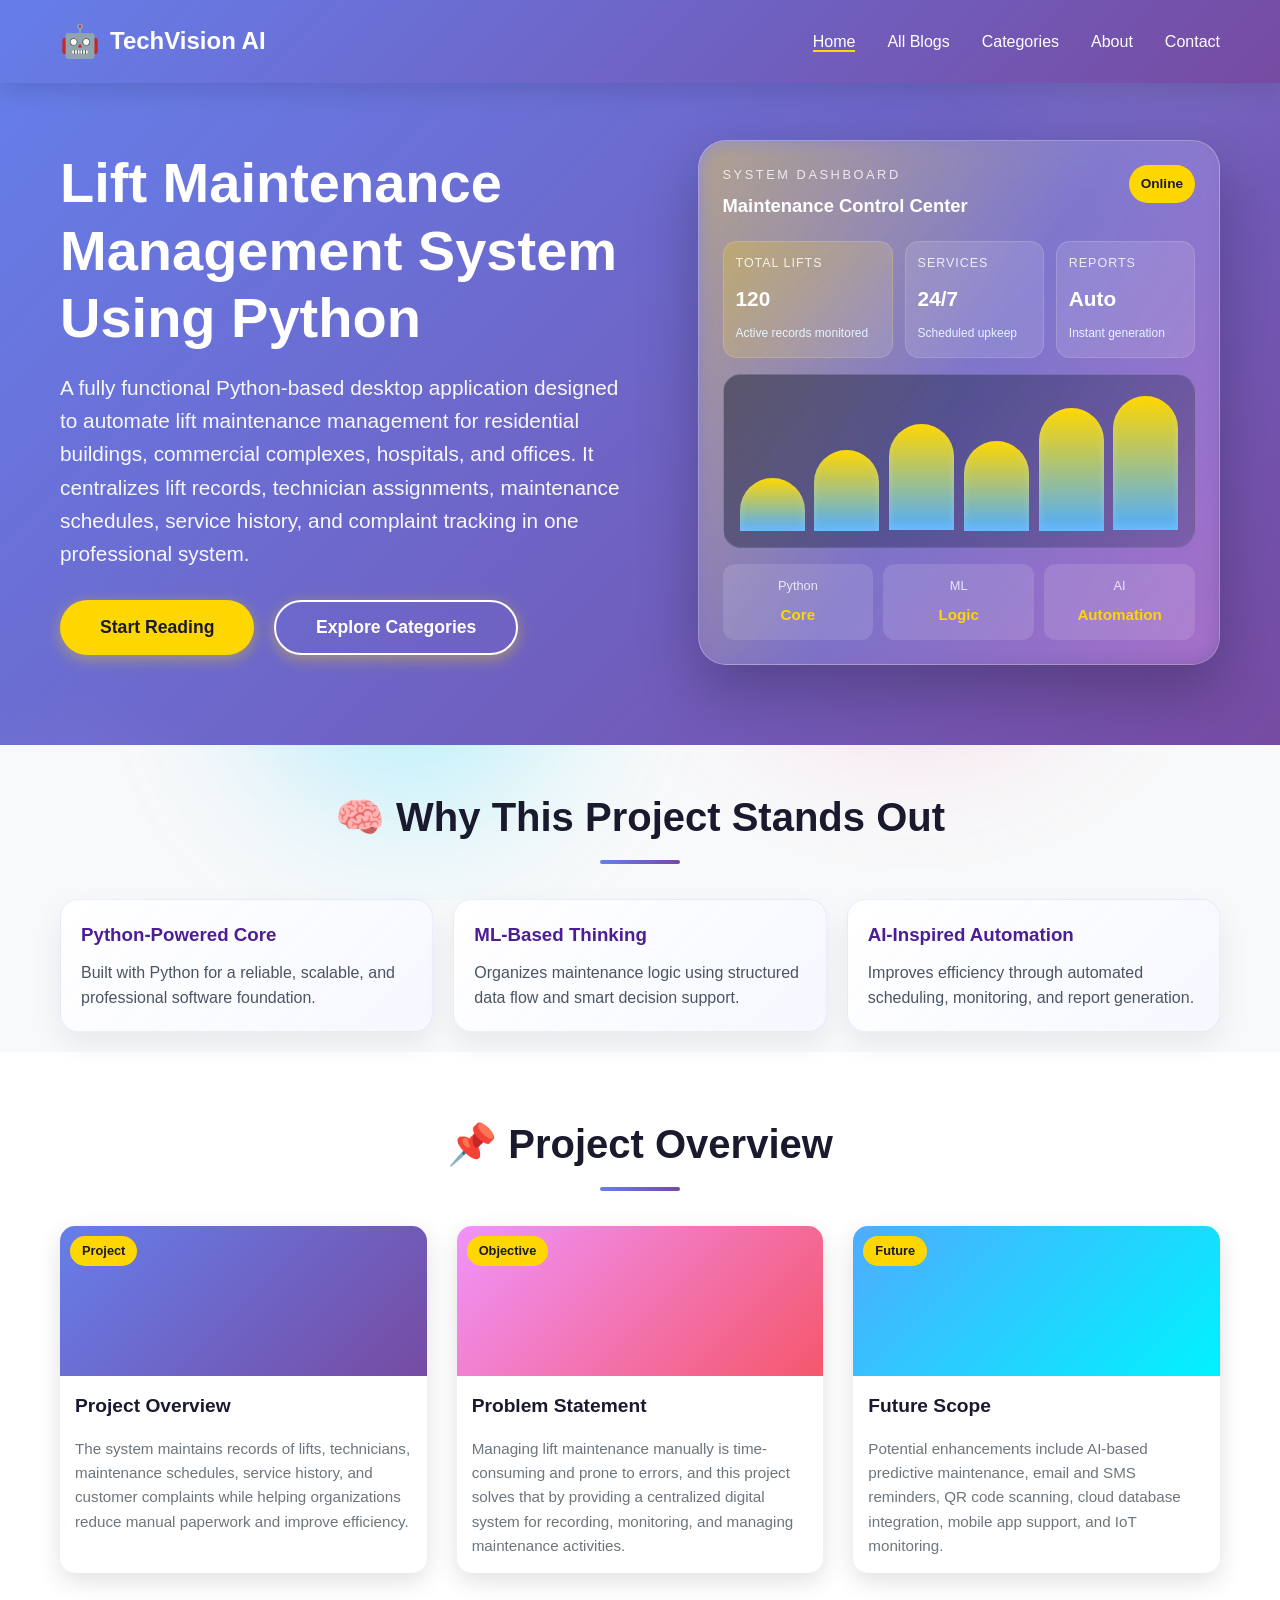
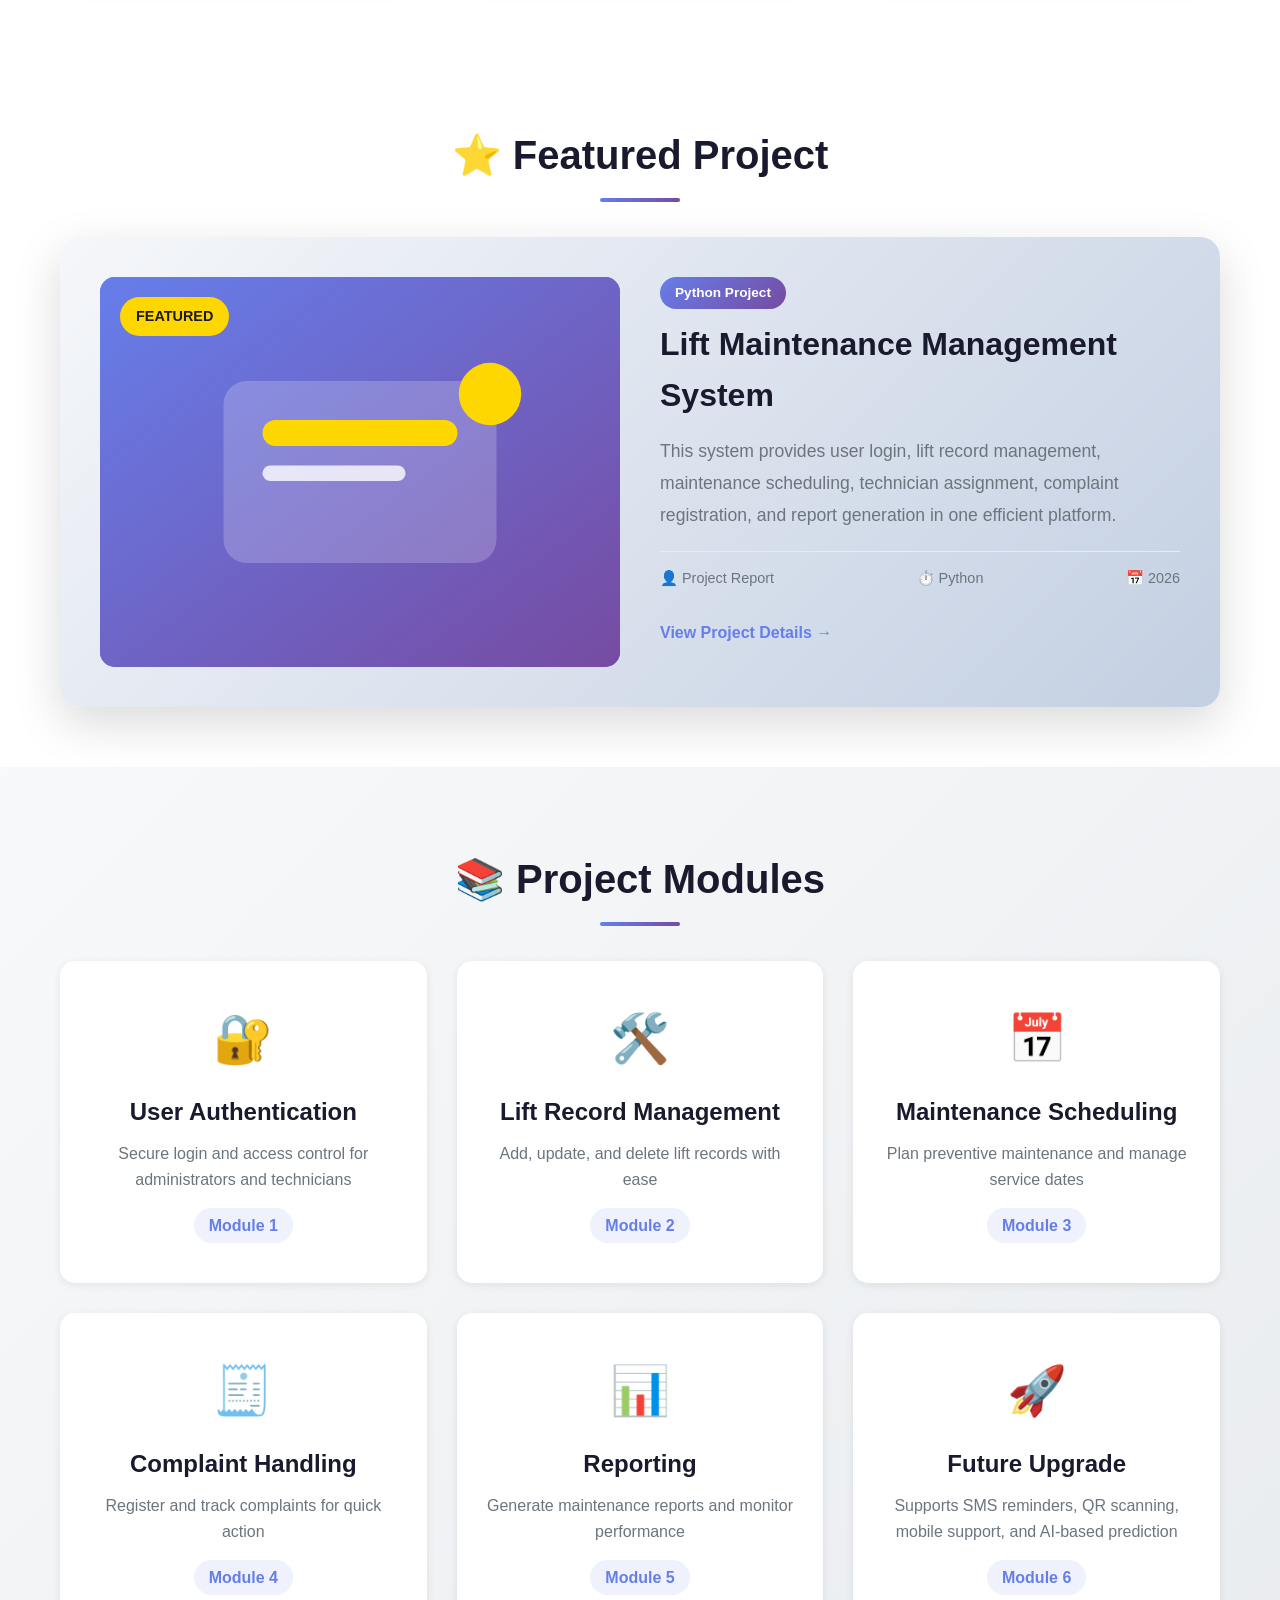
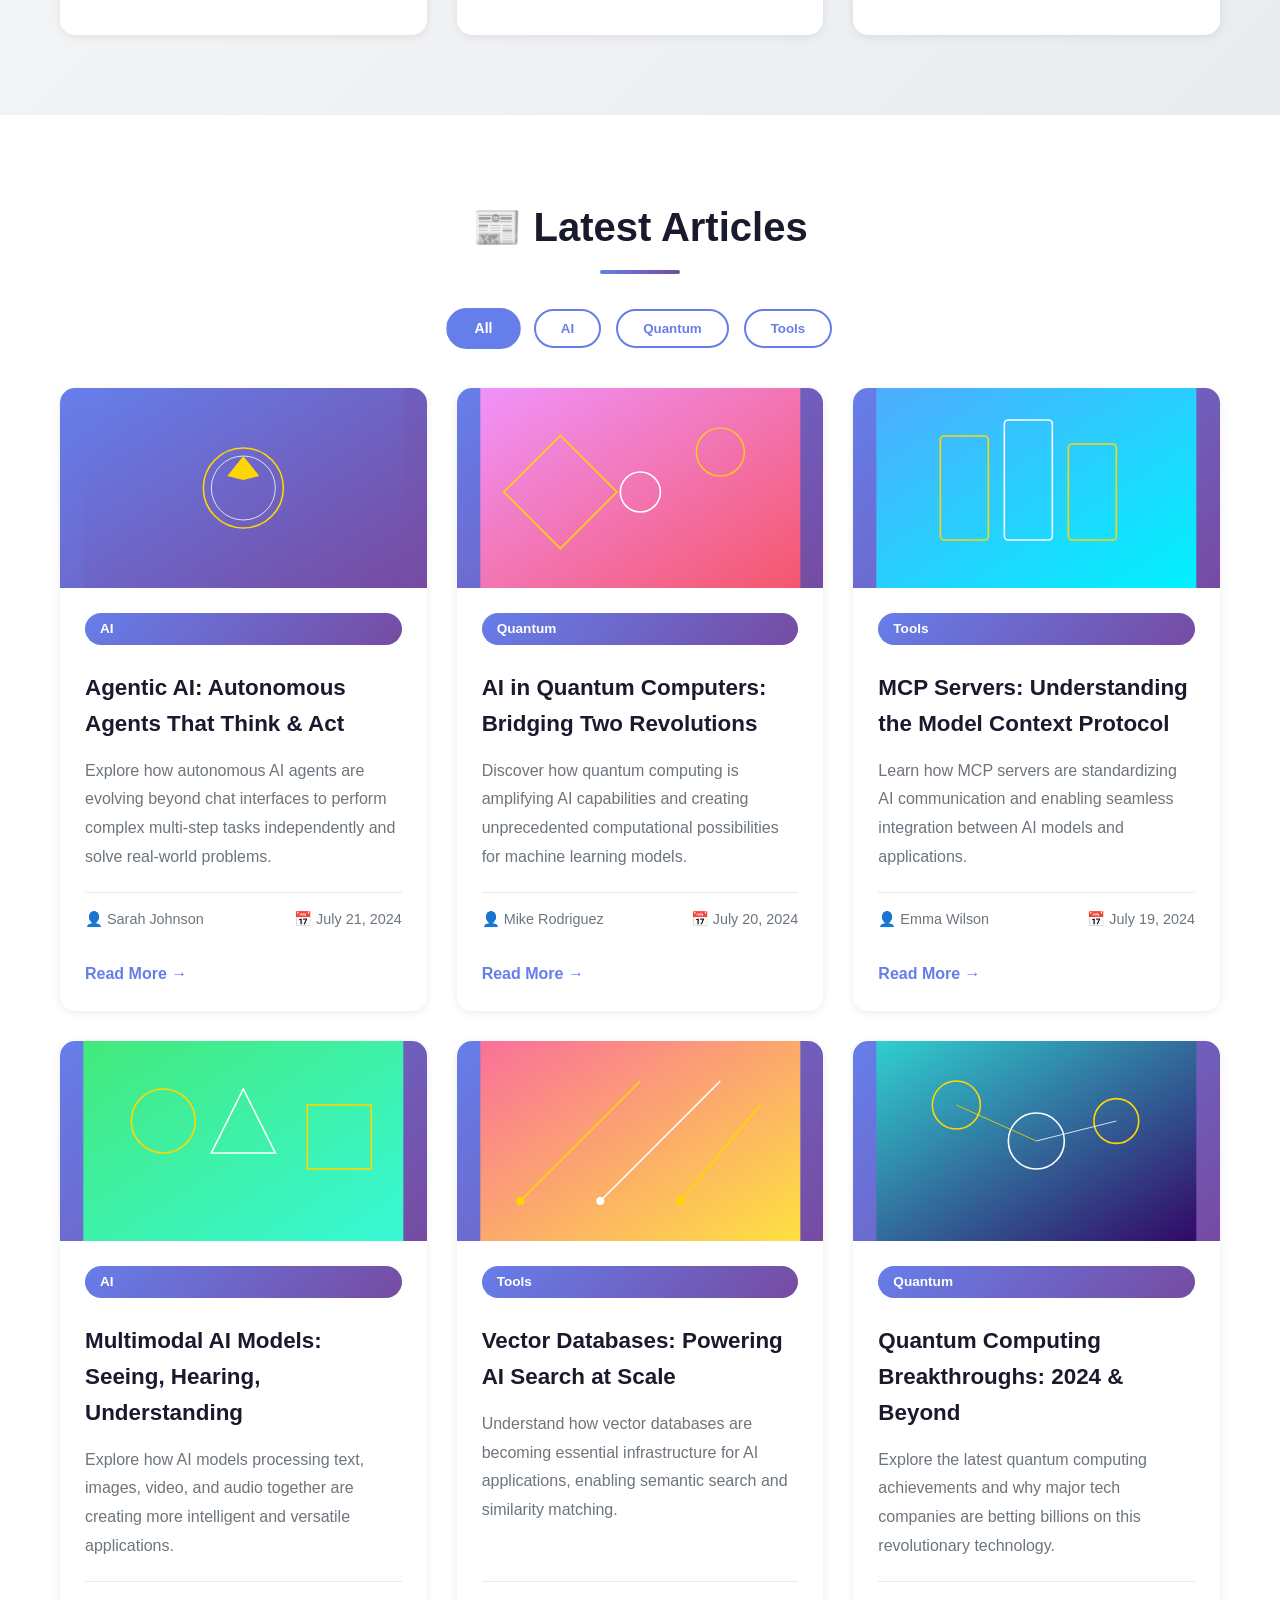
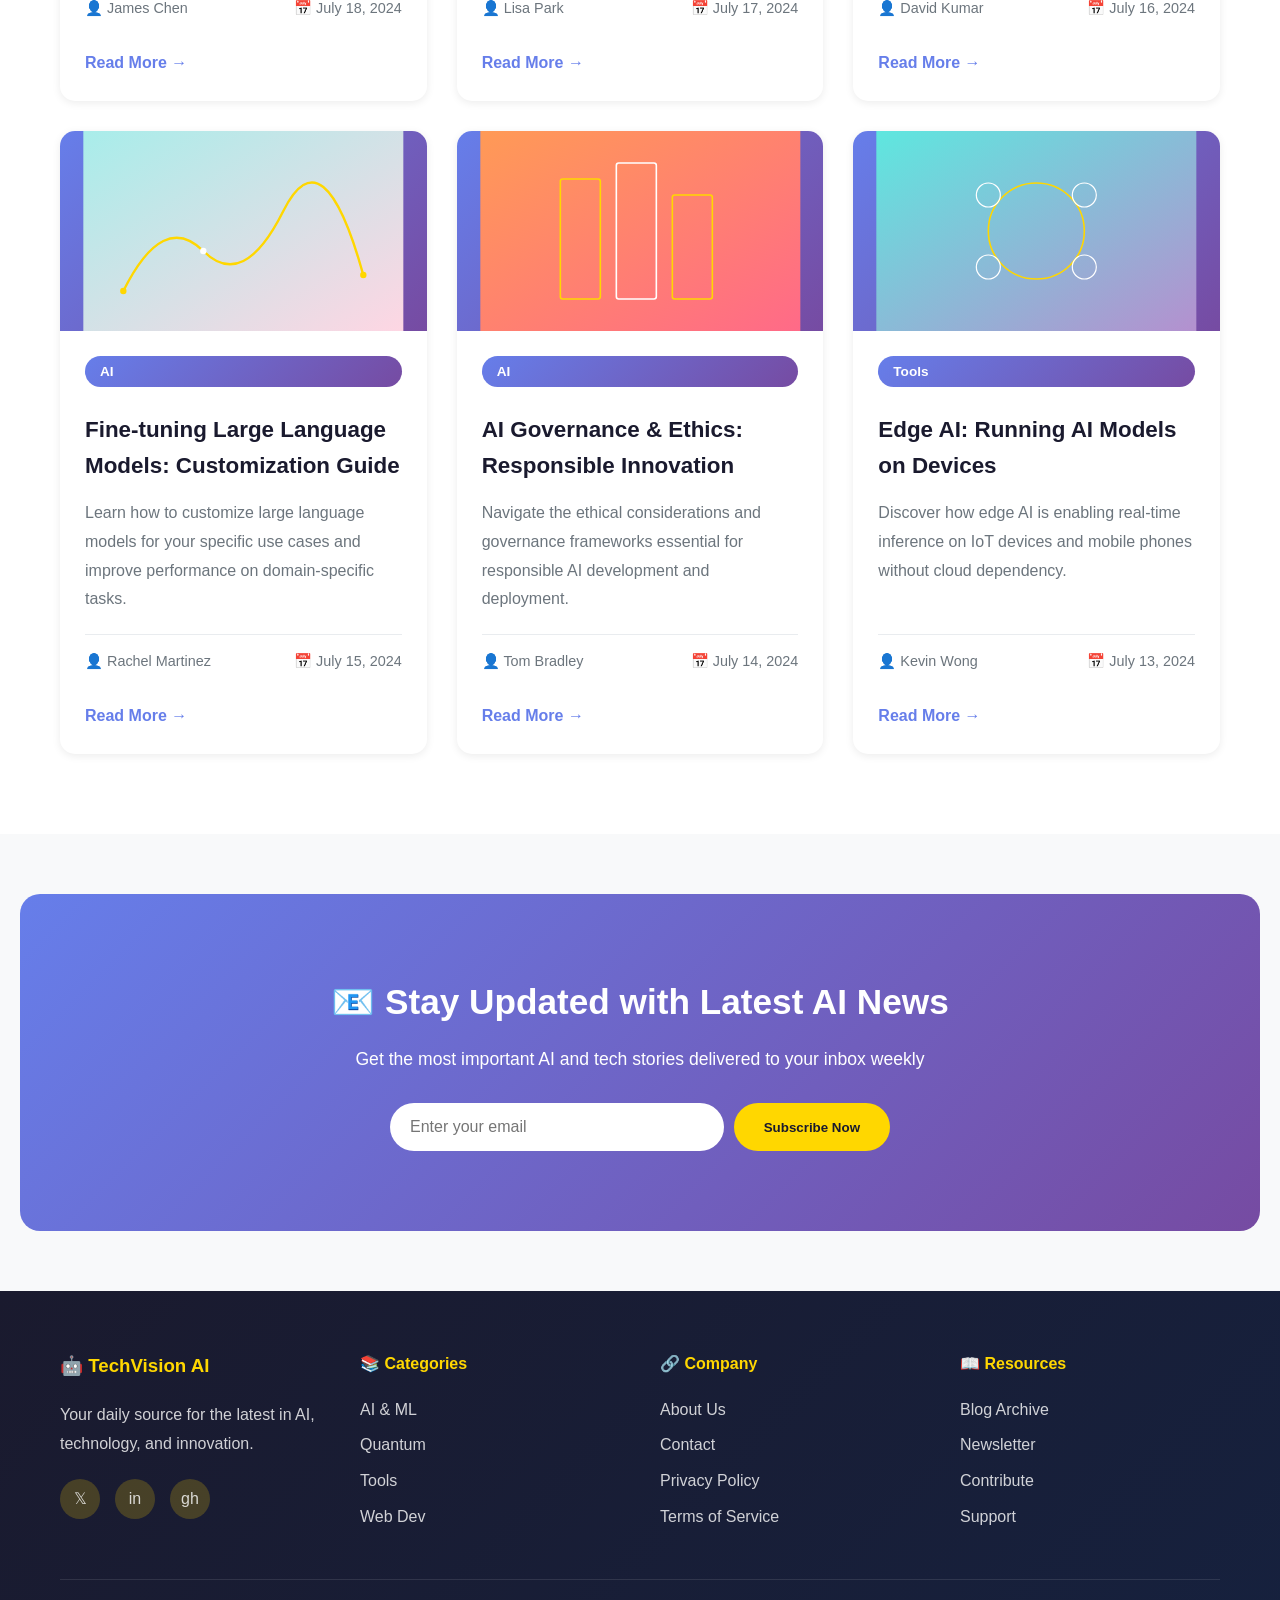
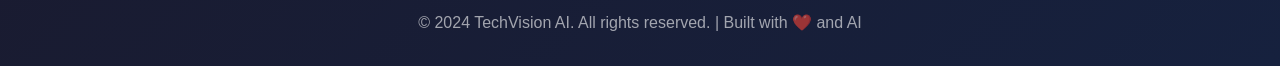
==== commit 9b3bb037: "updated project" ====
--- a/Index.html
+++ b/Index.html
@@ -40,53 +40,126 @@
     <header class="hero" id="home">
         <div class="hero-content">
             <div class="hero-text">
-                <h1 class="hero-title">Build AI-Powered Applications with Python & Machine Learning</h1>
-                <p class="hero-subtitle">This project is built to create AI-powered applications using Python, machine learning, and modern AI technologies to solve real-world problems.</p>
+                <h1 class="hero-title">Lift Maintenance Management System Using Python</h1>
+                <p class="hero-subtitle">A fully functional Python-based desktop application designed to automate lift maintenance management for residential buildings, commercial complexes, hospitals, and offices. It centralizes lift records, technician assignments, maintenance schedules, service history, and complaint tracking in one professional system.</p>
                 <div class="cta-buttons">
                     <button class="cta-button primary">Start Reading</button>
                     <button class="cta-button secondary">Explore Categories</button>
                 </div>
             </div>
-            <div class="hero-animation">
-                <canvas id="heroCanvas"></canvas>
+            <div class="hero-dashboard">
+                <div class="dashboard-card">
+                    <div class="dashboard-top">
+                        <div>
+                            <p class="dashboard-label">System Dashboard</p>
+                            <h3 class="dashboard-title">Maintenance Control Center</h3>
+                        </div>
+                        <span class="dashboard-chip dashboard-chip-gold">Online</span>
+                    </div>
+
+                    <div class="dashboard-overview">
+                        <div class="overview-panel overview-panel-main">
+                            <span class="overview-title">Total Lifts</span>
+                            <strong>120</strong>
+                            <small>Active records monitored</small>
+                        </div>
+                        <div class="overview-panel">
+                            <span class="overview-title">Services</span>
+                            <strong>24/7</strong>
+                            <small>Scheduled upkeep</small>
+                        </div>
+                        <div class="overview-panel">
+                            <span class="overview-title">Reports</span>
+                            <strong>Auto</strong>
+                            <small>Instant generation</small>
+                        </div>
+                    </div>
+
+                    <div class="dashboard-chart">
+                        <div class="chart-bars">
+                            <span style="height: 38%"></span>
+                            <span style="height: 58%"></span>
+                            <span style="height: 76%"></span>
+                            <span style="height: 64%"></span>
+                            <span style="height: 88%"></span>
+                            <span style="height: 96%"></span>
+                        </div>
+                    </div>
+
+                    <div class="dashboard-status-grid">
+                        <div class="status-box">
+                            <span>Python</span>
+                            <b>Core</b>
+                        </div>
+                        <div class="status-box">
+                            <span>ML</span>
+                            <b>Logic</b>
+                        </div>
+                        <div class="status-box">
+                            <span>AI</span>
+                            <b>Automation</b>
+                        </div>
+                    </div>
+                </div>
             </div>
         </div>
     </header>
 
-    <!-- Trending Section -->
+    <!-- Project Focus Section -->
+    <section class="project-focus-section" style="padding: 40px 0 20px; position: relative; z-index: 2;">
+        <div class="container">
+            <h2 class="section-title">🧠 Why This Project Stands Out</h2>
+            <div style="display: grid; grid-template-columns: repeat(auto-fit, minmax(220px, 1fr)); gap: 20px;">
+                <div class="feature-card">
+                    <h3>Python-Powered Core</h3>
+                    <p>Built with Python for a reliable, scalable, and professional software foundation.</p>
+                </div>
+                <div class="feature-card">
+                    <h3>ML-Based Thinking</h3>
+                    <p>Organizes maintenance logic using structured data flow and smart decision support.</p>
+                </div>
+                <div class="feature-card">
+                    <h3>AI-Inspired Automation</h3>
+                    <p>Improves efficiency through automated scheduling, monitoring, and report generation.</p>
+                </div>
+            </div>
+        </div>
+    </section>
+
+    <!-- Project Overview Section -->
     <section class="trending-section">
         <div class="container">
-            <h2 class="section-title">🔥 Trending Now</h2>
+            <h2 class="section-title">📌 Project Overview</h2>
             <div class="trending-slider">
-                <div class="trending-card" data-blog="agentic-ai">
+                <div class="trending-card">
                     <div class="trending-image" style="background: linear-gradient(135deg, #667eea 0%, #764ba2 100%);">
-                        <span class="trending-badge">TRENDING #1</span>
-                    </div>
-                    <h3>Agentic AI: Autonomous Agents Revolution</h3>
-                    <p>AI agents that can reason, plan, and execute tasks independently...</p>
-                </div>
-                <div class="trending-card" data-blog="quantum-ai">
+                        <span class="trending-badge">Project</span>
+                    </div>
+                    <h3>Project Overview</h3>
+                    <p>The system maintains records of lifts, technicians, maintenance schedules, service history, and customer complaints while helping organizations reduce manual paperwork and improve efficiency.</p>
+                </div>
+                <div class="trending-card">
                     <div class="trending-image" style="background: linear-gradient(135deg, #f093fb 0%, #f5576c 100%);">
-                        <span class="trending-badge">TRENDING #2</span>
-                    </div>
-                    <h3>AI in Quantum Computers: Next Frontier</h3>
-                    <p>How quantum computing is transforming AI capabilities...</p>
-                </div>
-                <div class="trending-card" data-blog="mcp-servers">
+                        <span class="trending-badge">Objective</span>
+                    </div>
+                    <h3>Problem Statement</h3>
+                    <p>Managing lift maintenance manually is time-consuming and prone to errors, and this project solves that by providing a centralized digital system for recording, monitoring, and managing maintenance activities.</p>
+                </div>
+                <div class="trending-card">
                     <div class="trending-image" style="background: linear-gradient(135deg, #4facfe 0%, #00f2fe 100%);">
-                        <span class="trending-badge">TRENDING #3</span>
-                    </div>
-                    <h3>MCP Servers: The New AI Protocol</h3>
-                    <p>Understanding Model Context Protocol and its impact...</p>
+                        <span class="trending-badge">Future</span>
+                    </div>
+                    <h3>Future Scope</h3>
+                    <p>Potential enhancements include AI-based predictive maintenance, email and SMS reminders, QR code scanning, cloud database integration, mobile app support, and IoT monitoring.</p>
                 </div>
             </div>
         </div>
     </section>
 
-    <!-- Featured Blog Section -->
+    <!-- Featured Project Section -->
     <section class="featured-section">
         <div class="container">
-            <h2 class="section-title">⭐ Featured Article</h2>
+            <h2 class="section-title">⭐ Featured Project</h2>
             <article class="featured-blog">
                 <div class="featured-image">
                     <svg viewBox="0 0 400 300" xmlns="http://www.w3.org/2000/svg">
@@ -97,22 +170,23 @@
                             </linearGradient>
                         </defs>
                         <rect width="400" height="300" fill="url(#grad1)"/>
-                        <circle cx="200" cy="80" r="40" fill="#ffd700"/>
-                        <rect x="80" y="150" width="240" height="80" fill="#ffffff" opacity="0.2" rx="10"/>
-                        <text x="200" y="200" text-anchor="middle" fill="#ffffff" font-size="24" font-weight="bold">GPT-5 Revolution</text>
+                        <rect x="95" y="80" width="210" height="140" rx="18" fill="#ffffff" opacity="0.2"/>
+                        <rect x="125" y="110" width="150" height="20" rx="10" fill="#ffd700"/>
+                        <rect x="125" y="145" width="110" height="12" rx="6" fill="#ffffff" opacity="0.8"/>
+                        <circle cx="300" cy="90" r="24" fill="#ffd700"/>
                     </svg>
                     <span class="featured-badge">FEATURED</span>
                 </div>
                 <div class="featured-content">
-                    <span class="category-tag">AI Revolution</span>
-                    <h3>GPT-5 Redefines Natural Language Processing: The Game Changer</h3>
-                    <p>Discover how the latest generation of large language models is transforming industries. From healthcare to creative writing, explore the profound impact of GPT-5 on AI development.</p>
+                    <span class="category-tag">Python Project</span>
+                    <h3>Lift Maintenance Management System</h3>
+                    <p>This system provides user login, lift record management, maintenance scheduling, technician assignment, complaint registration, and report generation in one efficient platform.</p>
                     <div class="blog-meta">
-                        <span class="author">👤 Alex Chen</span>
-                        <span class="read-time">⏱️ 12 min read</span>
-                        <span class="date">📅 July 22, 2024</span>
-                    </div>
-                    <a href="blog-detail.html?id=featured-gpt5" class="read-more">Read Full Article →</a>
+                        <span class="author">👤 Project Report</span>
+                        <span class="read-time">⏱️ Python</span>
+                        <span class="date">📅 2026</span>
+                    </div>
+                    <a href="#" class="read-more">View Project Details →</a>
                 </div>
             </article>
         </div>
@@ -121,43 +195,43 @@
     <!-- Categories Section -->
     <section class="categories" id="categories">
         <div class="container">
-            <h2 class="section-title">📚 Popular Categories</h2>
+            <h2 class="section-title">📚 Project Modules</h2>
             <div class="category-grid">
-                <div class="category-card" data-category="ai-ml">
-                    <div class="category-icon">🤖</div>
-                    <h3>AI & Machine Learning</h3>
-                    <p>Latest advancements in artificial intelligence</p>
-                    <span class="count">42 posts</span>
-                </div>
-                <div class="category-card" data-category="quantum">
-                    <div class="category-icon">⚛️</div>
-                    <h3>Quantum Computing</h3>
-                    <p>Quantum breakthroughs and innovations</p>
-                    <span class="count">18 posts</span>
-                </div>
-                <div class="category-card" data-category="dev-tools">
-                    <div class="category-icon">⚙️</div>
-                    <h3>Developer Tools & MCP</h3>
-                    <p>Model Context Protocol and dev tools</p>
-                    <span class="count">35 posts</span>
-                </div>
-                <div class="category-card" data-category="web-tech">
-                    <div class="category-icon">🌐</div>
-                    <h3>Web Technologies</h3>
-                    <p>Frontend, backend, and full-stack innovations</p>
-                    <span class="count">42 posts</span>
-                </div>
-                <div class="category-card" data-category="data-science">
+                <div class="category-card">
+                    <div class="category-icon">🔐</div>
+                    <h3>User Authentication</h3>
+                    <p>Secure login and access control for administrators and technicians</p>
+                    <span class="count">Module 1</span>
+                </div>
+                <div class="category-card">
+                    <div class="category-icon">🛠️</div>
+                    <h3>Lift Record Management</h3>
+                    <p>Add, update, and delete lift records with ease</p>
+                    <span class="count">Module 2</span>
+                </div>
+                <div class="category-card">
+                    <div class="category-icon">📅</div>
+                    <h3>Maintenance Scheduling</h3>
+                    <p>Plan preventive maintenance and manage service dates</p>
+                    <span class="count">Module 3</span>
+                </div>
+                <div class="category-card">
+                    <div class="category-icon">🧾</div>
+                    <h3>Complaint Handling</h3>
+                    <p>Register and track complaints for quick action</p>
+                    <span class="count">Module 4</span>
+                </div>
+                <div class="category-card">
                     <div class="category-icon">📊</div>
-                    <h3>Data Science</h3>
-                    <p>Big data and analytics trends</p>
-                    <span class="count">31 posts</span>
-                </div>
-                <div class="category-card" data-category="security">
-                    <div class="category-icon">🔐</div>
-                    <h3>Cybersecurity</h3>
-                    <p>Security threats and solutions</p>
-                    <span class="count">25 posts</span>
+                    <h3>Reporting</h3>
+                    <p>Generate maintenance reports and monitor performance</p>
+                    <span class="count">Module 5</span>
+                </div>
+                <div class="category-card">
+                    <div class="category-icon">🚀</div>
+                    <h3>Future Upgrade</h3>
+                    <p>Supports SMS reminders, QR scanning, mobile support, and AI-based prediction</p>
+                    <span class="count">Module 6</span>
                 </div>
             </div>
         </div>
--- a/Style.css
+++ b/Style.css
@@ -251,7 +251,7 @@
     margin: 0 auto;
     padding: 0 20px;
     display: grid;
-    grid-template-columns: 1fr 1fr;
+    grid-template-columns: 1.05fr 0.95fr;
     gap: 60px;
     align-items: center;
     position: relative;
@@ -316,17 +316,214 @@
     transform: translateY(-3px);
 }
 
-.hero-animation {
+.hero-dashboard {
     position: relative;
-    height: 400px;
     animation: slideInRight 0.8s ease-out;
 }
 
-#heroCanvas {
-    width: 100%;
-    height: 100%;
-    border-radius: 20px;
+.dashboard-card {
+    background: linear-gradient(135deg, rgba(255,255,255,0.2), rgba(255,255,255,0.08));
+    border: 1px solid rgba(255, 255, 255, 0.28);
+    backdrop-filter: blur(18px);
+    border-radius: 28px;
+    padding: 24px;
+    box-shadow: 0 25px 60px rgba(0, 0, 0, 0.25);
+    position: relative;
+    overflow: hidden;
+}
+
+.dashboard-card::before {
+    content: '';
+    position: absolute;
+    inset: -2px;
+    background: linear-gradient(120deg, rgba(255,215,0,0.35), rgba(102,126,234,0.2), rgba(240,147,251,0.35));
+    border-radius: 28px;
+    z-index: -1;
+    filter: blur(10px);
+}
+
+.dashboard-top {
+    display: flex;
+    justify-content: space-between;
+    align-items: flex-start;
+    margin-bottom: 20px;
+}
+
+.dashboard-label {
+    font-size: 0.8rem;
+    text-transform: uppercase;
+    letter-spacing: 0.2em;
+    opacity: 0.8;
+    margin-bottom: 6px;
+}
+
+.dashboard-title {
+    font-size: 1.15rem;
+    font-weight: 700;
+}
+
+.dashboard-chip {
+    display: inline-block;
+    background: rgba(255, 255, 255, 0.18);
+    color: var(--bg-white);
+    padding: 8px 12px;
+    border-radius: 999px;
+    font-size: 0.85rem;
+    font-weight: 600;
+}
+
+.dashboard-chip-gold {
+    background: #ffd700;
+    color: var(--text-dark);
+}
+
+.dashboard-overview {
+    display: grid;
+    grid-template-columns: 1.1fr 0.9fr 0.9fr;
+    gap: 12px;
+    margin-bottom: 16px;
+}
+
+.overview-panel {
+    background: rgba(255, 255, 255, 0.12);
+    border-radius: 14px;
+    padding: 12px;
+    border: 1px solid rgba(255,255,255,0.14);
+}
+
+.overview-panel-main {
+    background: linear-gradient(135deg, rgba(255,215,0,0.25), rgba(255,255,255,0.12));
+}
+
+.overview-title {
     display: block;
+    font-size: 0.78rem;
+    text-transform: uppercase;
+    letter-spacing: 0.08em;
+    opacity: 0.85;
+    margin-bottom: 8px;
+}
+
+.overview-panel strong {
+    display: block;
+    font-size: 1.3rem;
+    margin-bottom: 4px;
+}
+
+.overview-panel small {
+    color: #e6f4ff;
+    font-size: 0.75rem;
+}
+
+.dashboard-chart {
+    background: linear-gradient(135deg, rgba(8, 15, 35, 0.45), rgba(27, 39, 76, 0.25));
+    border-radius: 18px;
+    padding: 16px;
+    margin-bottom: 16px;
+    border: 1px solid rgba(255,255,255,0.12);
+}
+
+.chart-bars {
+    height: 140px;
+    display: flex;
+    align-items: flex-end;
+    justify-content: space-between;
+    gap: 10px;
+}
+
+.chart-bars span {
+    flex: 1;
+    border-radius: 999px 999px 6px 6px;
+    background: linear-gradient(180deg, #ffd700 0%, #4facfe 100%);
+    min-height: 30px;
+    box-shadow: inset 0 -4px 10px rgba(255,255,255,0.2);
+    animation: riseBars 1.2s ease-in-out both;
+}
+
+.chart-bars span:nth-child(2) { animation-delay: 0.1s; }
+.chart-bars span:nth-child(3) { animation-delay: 0.2s; }
+.chart-bars span:nth-child(4) { animation-delay: 0.3s; }
+.chart-bars span:nth-child(5) { animation-delay: 0.4s; }
+.chart-bars span:nth-child(6) { animation-delay: 0.5s; }
+
+@keyframes riseBars {
+    from { transform: scaleY(0.2); transform-origin: bottom; opacity: 0.6; }
+    to { transform: scaleY(1); transform-origin: bottom; opacity: 1; }
+}
+
+.dashboard-status-grid {
+    display: grid;
+    grid-template-columns: repeat(3, 1fr);
+    gap: 10px;
+}
+
+.status-box {
+    background: rgba(255, 255, 255, 0.12);
+    border-radius: 12px;
+    padding: 12px;
+    text-align: center;
+    transition: transform 0.3s ease;
+}
+
+.status-box:hover {
+    transform: scale(1.03);
+    background: rgba(255, 255, 255, 0.18);
+}
+
+.status-box span {
+    display: block;
+    font-size: 0.8rem;
+    opacity: 0.8;
+    margin-bottom: 6px;
+}
+
+.status-box b {
+    color: #ffd700;
+    font-size: 0.95rem;
+}
+
+.hero-badge {
+    display: inline-block;
+    background: rgba(255,255,255,0.16);
+    padding: 8px 14px;
+    border-radius: 999px;
+    margin-bottom: 16px;
+    font-size: 0.9rem;
+    letter-spacing: 0.08em;
+    text-transform: uppercase;
+    font-weight: 700;
+}
+
+.hero-highlights {
+    display: flex;
+    flex-wrap: wrap;
+    gap: 12px;
+    margin-top: 18px;
+}
+
+.hero-highlights span {
+    background: rgba(255,255,255,0.14);
+    padding: 8px 12px;
+    border-radius: 999px;
+    font-size: 0.92rem;
+}
+
+.feature-card {
+    background: linear-gradient(135deg, rgba(255,255,255,0.95), rgba(245,247,255,0.9));
+    border: 1px solid rgba(102,126,234,0.12);
+    padding: 20px;
+    border-radius: 18px;
+    box-shadow: 0 12px 30px rgba(0,0,0,0.07);
+}
+
+.feature-card h3 {
+    color: #4c1d95;
+    margin-bottom: 10px;
+}
+
+.feature-card p {
+    color: #4b5563;
+    margin: 0;
 }
 
 /* ===================================
